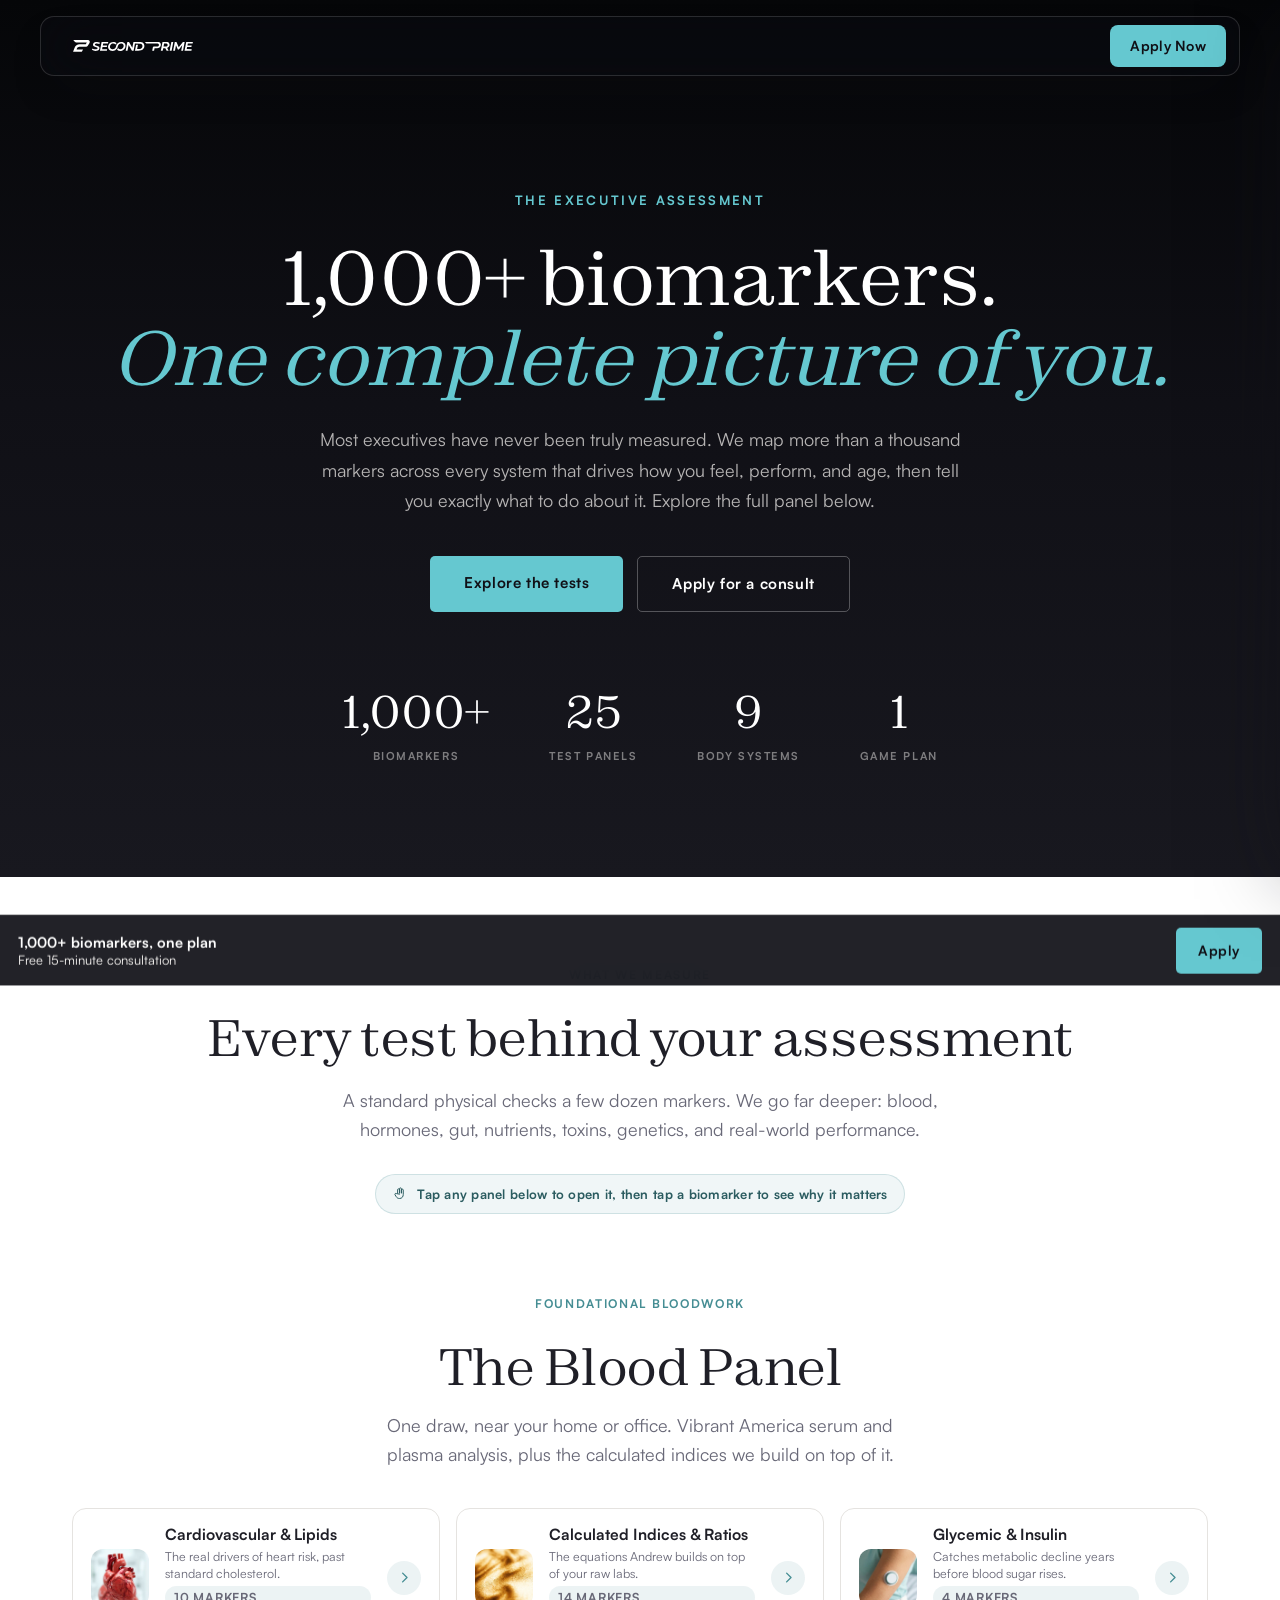
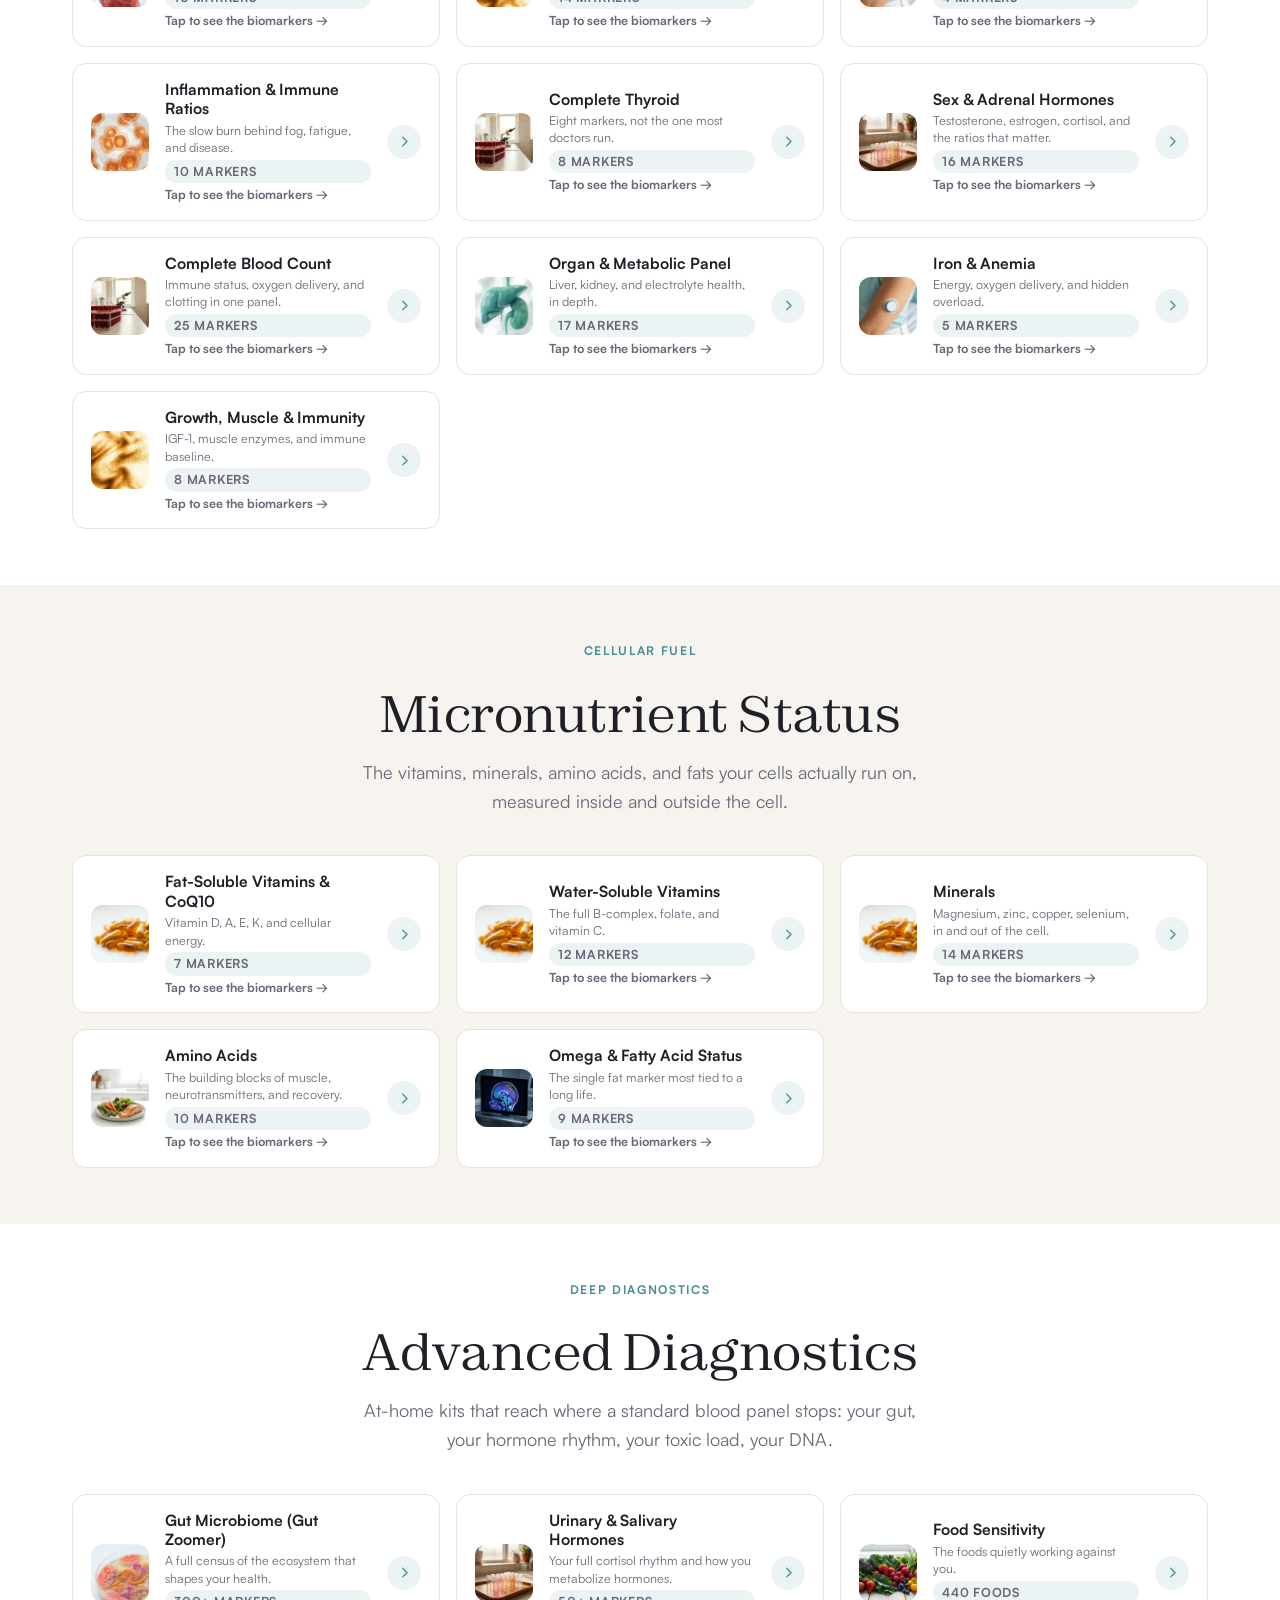
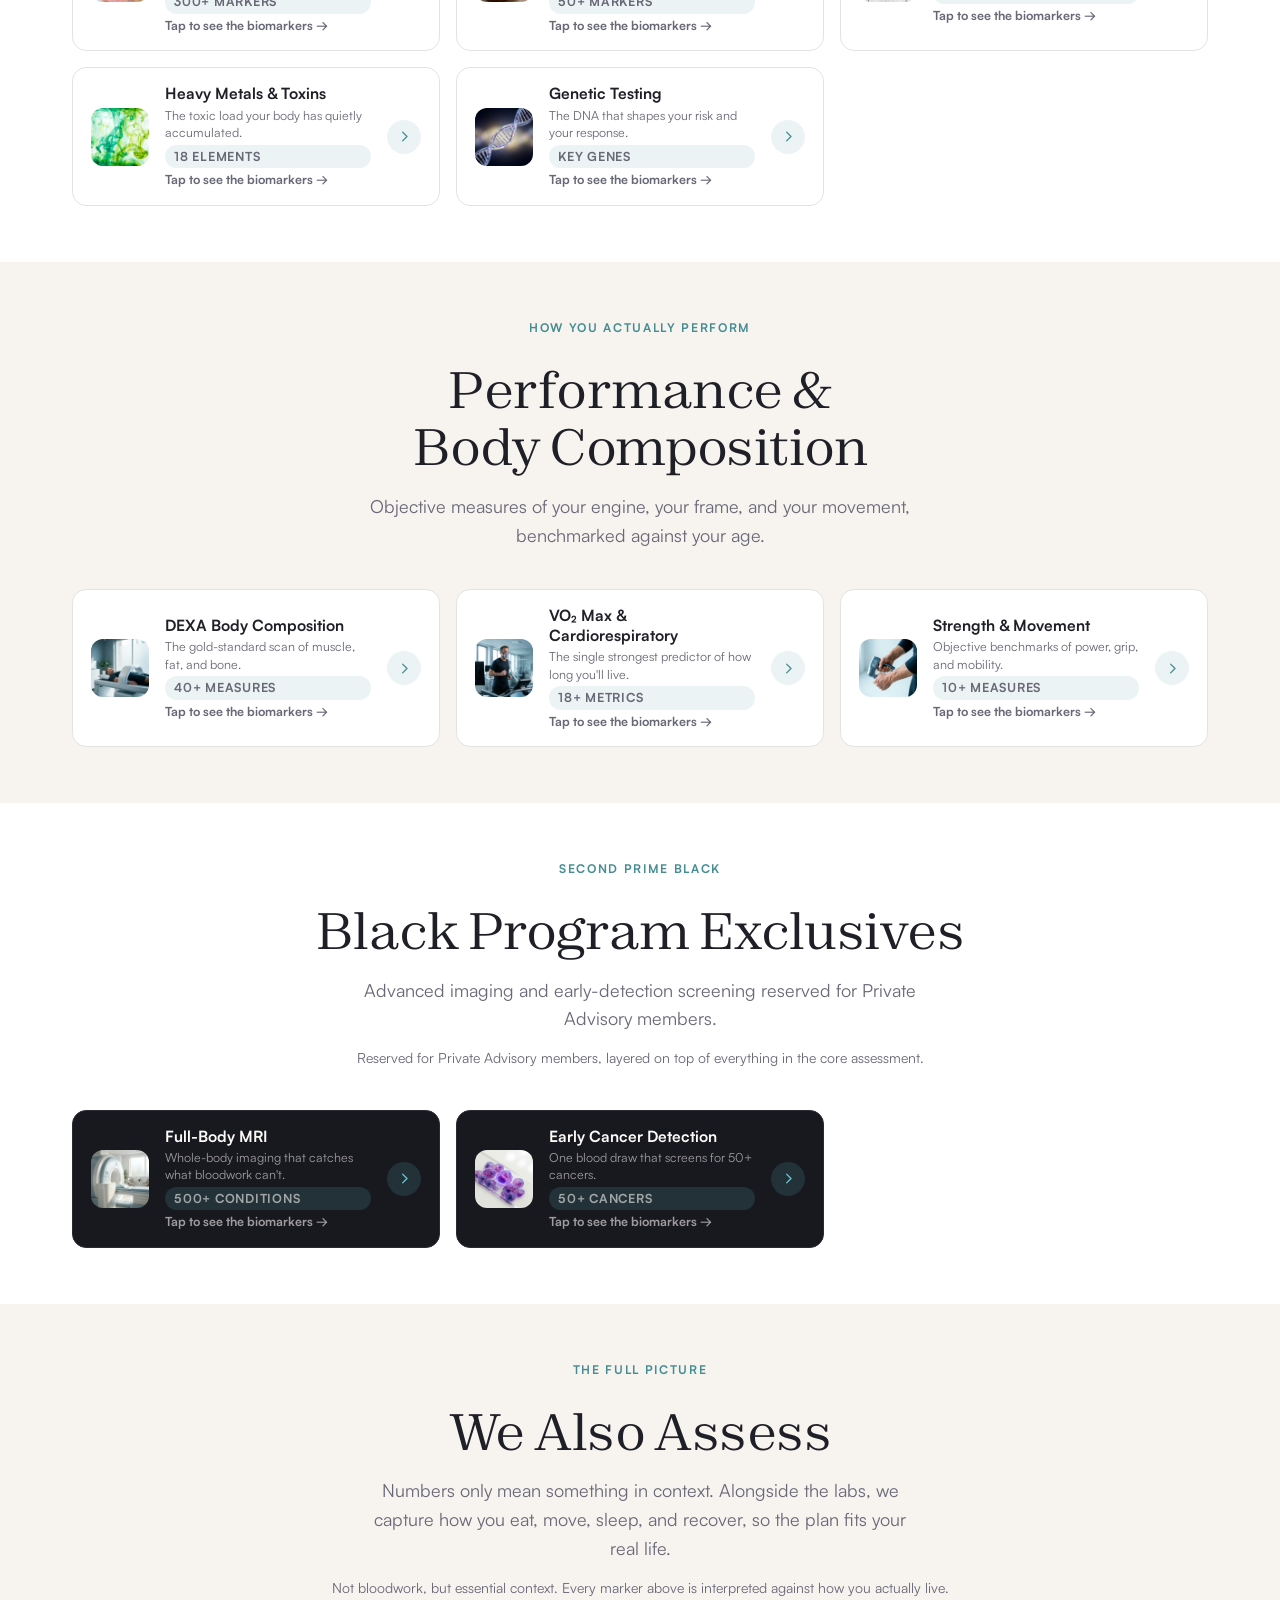
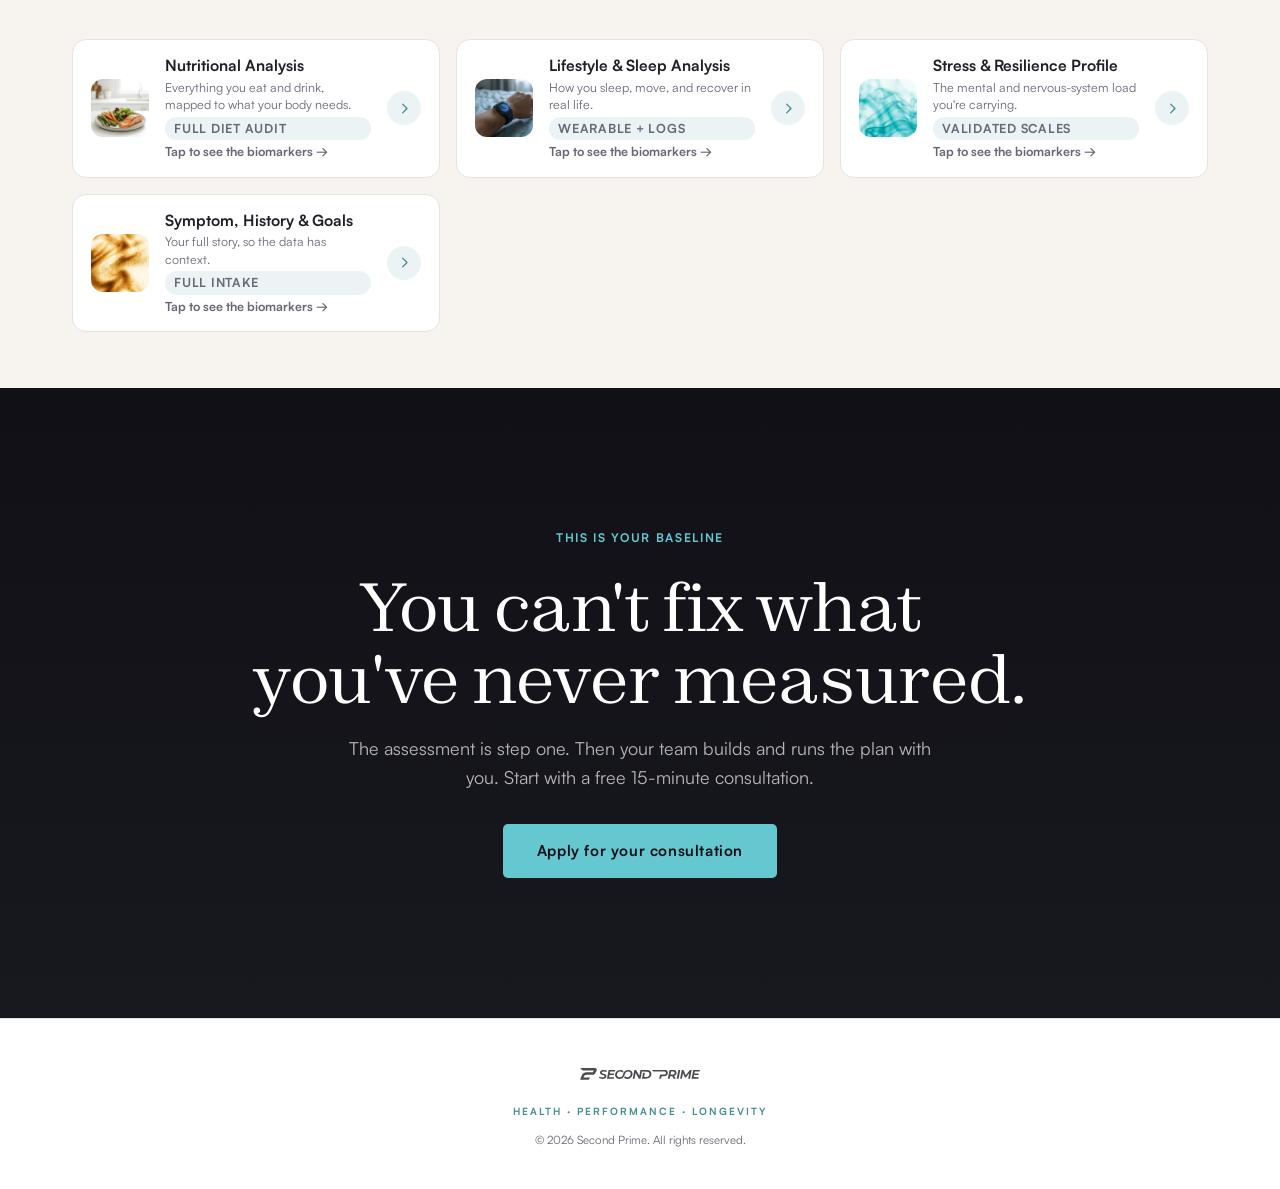
==== index.html @ 08858ac3 "Second Prime — standalone Executive Assessment funnel (lead magnet + apply + GHL booking) Co-Authore" ====
<!DOCTYPE html>
<html lang="en">
<head>
  <meta charset="UTF-8" />
  <meta name="viewport" content="width=device-width, initial-scale=1.0" />
  <title>The 1,000+ Biomarker Executive Assessment | Second Prime</title>
  <meta name="description" content="See every test and biomarker inside the Second Prime Executive Assessment. 1,000+ markers across blood, hormones, gut, genetics, and performance, and why each one matters for longevity and peak performance." />
  <link rel="canonical" href="https://tests.secondprime.io//" />
  <link rel="icon" type="image/png" sizes="32x32" href="assets/favicon-32.png?v=3" />
  <link rel="icon" type="image/png" sizes="16x16" href="assets/favicon-16.png?v=3" />
  <link rel="apple-touch-icon" href="assets/apple-touch-icon.png?v=3" />
  <meta name="theme-color" content="#101016" />
  <meta property="og:type" content="website" />
  <meta property="og:site_name" content="Second Prime" />
  <meta property="og:title" content="The 1,000+ Biomarker Executive Assessment | Second Prime" />
  <meta property="og:description" content="Explore every test and biomarker behind the Second Prime Executive Assessment, and why each one matters for longevity and peak performance." />
  <meta property="og:url" content="https://tests.secondprime.io//" />
  <meta property="og:image" content="https://tests.secondprime.io/assets/og-image.jpg" />
  <meta property="og:image:width" content="1200" />
  <meta property="og:image:height" content="630" />
  <meta name="twitter:card" content="summary_large_image" />
  <meta name="twitter:image" content="https://tests.secondprime.io/assets/og-image.jpg" />
  <script>
    document.documentElement.classList.add("js");
    // Always open this page at the top (disable browser scroll restoration / bfcache jump)
    if ('scrollRestoration' in history) history.scrollRestoration = 'manual';
    window.addEventListener('load', function () { if (!location.hash) window.scrollTo(0, 0); });
    window.addEventListener('pageshow', function () { if (!location.hash) window.scrollTo(0, 0); });
  </script>
  <link rel="stylesheet" href="css/styles.css?v=92" />

  <style>
    /* ============================================================
       EXECUTIVE ASSESSMENT LEAD MAGNET — page-specific styles.
       Extends brand tokens from css/styles.css. Funnel form styles
       (.ap-shell, .qstep, .opt, .fld …) come from funnel.css.
       ============================================================ */

    /* ---- Hero ---- */
    .ea-hero {
      background: linear-gradient(180deg, #050608, #101016 46%, #18181F);
      color: var(--sand-light); text-align: center;
      padding: 190px 0 110px; position: relative; overflow: hidden;
    }
    .ea-hero .container { position: relative; z-index: 2; }
    .ea-hero .hero-tag {
      display: block; font-size: 13px; font-weight: 700; letter-spacing: 0.18em;
      text-transform: uppercase; color: var(--teal-bright); margin-bottom: 26px;
    }
    .ea-hero h1 { color: #fff; margin-bottom: 6px; }
    .ea-hero h1 .accent { display: block; font-style: italic; color: var(--teal-bright); }
    .ea-hero .ea-sub {
      font-size: 18px; color: rgba(253,251,248,0.7);
      max-width: 660px; margin: 26px auto 40px; line-height: 1.7;
    }
    .ea-hero-cta { display: flex; gap: 14px; justify-content: center; flex-wrap: wrap; }
    .ea-hero-stats {
      display: flex; justify-content: center; gap: 60px; margin-top: 76px; flex-wrap: wrap;
    }
    .ea-hero-stats .num {
      font-family: var(--font-serif); font-size: 46px; line-height: 1; color: #fff;
      display: block; margin-bottom: 8px;
    }
    .ea-hero-stats .lbl {
      font-size: 11px; font-weight: 700; letter-spacing: 0.14em; text-transform: uppercase;
      color: rgba(253,251,248,0.45);
    }
    @media (max-width: 640px) {
      .ea-hero { padding: 150px 0 72px; }
      .ea-hero h1 { font-size: clamp(30px, 8.5vw, 42px); text-wrap: initial; }
      .ea-hero .ea-sub { font-size: 16px; margin: 20px auto 30px; }
      .ea-hero-stats { gap: 30px; margin-top: 48px; }
      .ea-hero-stats .num { font-size: 32px; }
    }

    /* ---- Intro / how-to ---- */
    .ea-intro { padding: 88px 0 24px; text-align: center; }
    .ea-intro .lead { margin: 20px auto 0; }
    .ea-hint {
      display: inline-flex; align-items: center; gap: 10px; margin-top: 30px;
      font-size: 13px; font-weight: 600; letter-spacing: 0.02em; color: var(--teal-deep);
      background: rgba(69,141,147,0.08); border: 1px solid rgba(69,141,147,0.2);
      padding: 9px 16px; border-radius: 999px;
    }
    .ea-hint svg { width: 15px; height: 15px; }

    /* ---- Group sections ---- */
    .ea-group { padding: 56px 0; }
    .ea-group:nth-of-type(even) { background: var(--bg-light); }
    .ea-group-head { max-width: 720px; margin: 0 auto 40px; text-align: center; }
    .ea-group-head .lead { margin: 16px auto 0; }

    /* ---- Category card grid ---- */
    .ea-grid { display: grid; grid-template-columns: repeat(3, 1fr); gap: 16px; max-width: 1160px; margin: 0 auto; }
    @media (max-width: 1040px) { .ea-grid { grid-template-columns: 1fr 1fr; } }
    @media (max-width: 620px) { .ea-grid { grid-template-columns: 1fr; } }

    .ea-card {
      position: relative; display: flex; align-items: center; gap: 16px; text-align: left;
      background: var(--white); border: 1px solid var(--border); border-radius: 14px;
      padding: 16px 18px; cursor: pointer; width: 100%; font: inherit; color: inherit;
      transition: border-color var(--dur-ui) var(--ease), transform var(--dur-ui) var(--ease), box-shadow var(--dur-ui) var(--ease);
    }
    .ea-card:hover { transform: translateY(-3px); border-color: rgba(69,141,147,0.4); box-shadow: 0 16px 40px rgba(22,23,25,0.08); }
    .ea-card:focus-visible { outline: 2px solid var(--teal); outline-offset: 3px; }
    .ea-card-ic { flex: none; width: 58px; height: 58px; border-radius: 12px; overflow: hidden; background: var(--bg-cool); }
    .ea-card-ic img { width: 100%; height: 100%; object-fit: cover; display: block; }
    .ea-card-body { flex: 1; min-width: 0; }
    .ea-card-body strong { display: block; font-size: 15.5px; font-weight: 600; line-height: 1.25; }
    .ea-card-body span { display: block; font-size: 12.5px; color: var(--gray); margin-top: 3px; line-height: 1.4; }
    .ea-card-meta { display: flex; align-items: center; gap: 8px; margin-top: 9px; flex-wrap: wrap; }
    .ea-count {
      font-size: 11px; font-weight: 700; letter-spacing: 0.06em; text-transform: uppercase;
      color: var(--teal-deep); background: rgba(69,141,147,0.1); padding: 3px 9px; border-radius: 999px;
    }
    .ea-open { font-size: 11.5px; font-weight: 700; color: var(--teal); }
    .ea-card:hover .ea-open { color: var(--teal-deep); }
    .ea-card.is-private .ea-open { color: var(--teal-bright); }

    /* Persistent disclosure chevron so the card always reads as tappable */
    .ea-card-go {
      flex: none; width: 34px; height: 34px; border-radius: 50%; display: grid; place-items: center;
      color: var(--teal); background: rgba(69,141,147,0.1);
      transition: background var(--dur-ui) var(--ease), transform var(--dur-ui) var(--ease), color var(--dur-ui) var(--ease);
    }
    .ea-card-go svg { width: 15px; height: 15px; }
    .ea-card:hover .ea-card-go { background: var(--teal); color: #fff; transform: translateX(2px); }
    .ea-card.is-private .ea-card-go { color: var(--teal-bright); background: rgba(101,200,208,0.14); }
    .ea-card.is-private:hover .ea-card-go { background: var(--teal-bright); color: #0F2F33; }

    /* Black-exclusive cards go dark, matching the site's private tiles */
    .ea-card.is-private { background: var(--near-black); border-color: #2A2A34; }
    .ea-card.is-private:hover { box-shadow: 0 16px 40px rgba(16,16,22,0.34); }
    .ea-card.is-private .ea-card-body strong { color: var(--sand-light); }
    .ea-card.is-private .ea-card-body span { color: rgba(247,244,240,0.6); }
    .ea-card.is-private .ea-count { color: var(--teal-bright); background: rgba(101,200,208,0.14); }
    .ea-card.is-private .ea-card-ic { background: #23232c; }

    /* ---- Drawer (side panel) ---- */
    .ea-overlay {
      position: fixed; inset: 0; z-index: 200; background: rgba(16,16,22,0.5);
      backdrop-filter: blur(3px); -webkit-backdrop-filter: blur(3px);
      opacity: 0; pointer-events: none; transition: opacity .35s var(--ease);
    }
    .ea-overlay.open { opacity: 1; pointer-events: auto; }
    .ea-drawer {
      position: fixed; top: 0; right: 0; z-index: 201; height: 100dvh; width: min(560px, 100%);
      background: var(--white); box-shadow: -30px 0 80px -30px rgba(16,16,22,0.5);
      display: flex; flex-direction: column; transform: translateX(102%);
      transition: transform .42s var(--ease);
    }
    .ea-drawer.open { transform: none; }
    .ea-drawer-head {
      position: relative; flex: none; padding: 30px 30px 24px; color: var(--sand-light);
      background: radial-gradient(120% 120% at 80% -10%, #33686E 0%, #23484D 60%, #1B3B40 100%) #23484D;
    }
    .ea-drawer.is-private .ea-drawer-head { background: radial-gradient(120% 120% at 80% -10%, #26262f 0%, #17171d 70%) #17171d; }
    .ea-drawer-eyebrow { font-size: 11px; font-weight: 700; letter-spacing: 0.14em; text-transform: uppercase; color: var(--teal-bright); }
    .ea-drawer-head h3 { font-family: var(--font-serif); font-weight: 400; font-size: 27px; line-height: 1.15; color: #fff; margin: 12px 0 8px; }
    .ea-drawer-head p { font-size: 14px; color: rgba(253,251,248,0.72); line-height: 1.5; max-width: 40ch; }
    .ea-drawer-lab { display: inline-block; margin-top: 16px; font-size: 11.5px; font-weight: 600; letter-spacing: 0.03em; color: rgba(253,251,248,0.6); border: 1px solid rgba(255,255,255,0.18); padding: 5px 12px; border-radius: 999px; }
    .ea-drawer-close {
      position: absolute; top: 22px; right: 22px; width: 38px; height: 38px; display: grid; place-items: center;
      border-radius: 10px; background: rgba(255,255,255,0.1); border: 1px solid rgba(255,255,255,0.2);
      color: #fff; cursor: pointer; transition: background var(--dur-ui), border-color var(--dur-ui);
    }
    .ea-drawer-close:hover { background: rgba(255,255,255,0.2); }
    .ea-drawer-list { flex: 1; overflow-y: auto; padding: 14px 22px 40px; }
    .ea-drawer-note { font-size: 12.5px; color: var(--gray); text-align: center; padding: 12px 10px 4px; }
    .ea-drawer-cta { display: block; text-align: center; max-width: 320px; margin: 16px auto 8px; }

    /* ---- Footer (self-contained, formerly from funnel.css) ---- */
    .apply-footer { border-top: 1px solid var(--border); padding: 40px 0; text-align: center; }
    .apply-footer .f-logo {
      width: 150px; height: 30px; margin: 0 auto 14px;
      color: var(--ink); background: currentColor; opacity: 0.8;
      -webkit-mask: url("assets/logo.svg") no-repeat center / contain;
              mask: url("assets/logo.svg") no-repeat center / contain;
    }
    .apply-footer .tagline { font-size: 10px; font-weight: 700; letter-spacing: 0.2em; text-transform: uppercase; color: var(--teal); margin-bottom: 12px; }
    .apply-footer .copy { font-size: 11.5px; color: var(--gray); }

    .ea-marker { border-bottom: 1px solid var(--border); }
    .ea-marker-btn {
      width: 100%; text-align: left; font: inherit; color: var(--ink); cursor: pointer;
      background: none; border: none; padding: 15px 8px 15px 4px; display: flex; align-items: flex-start; gap: 12px;
    }
    .ea-marker-btn:hover .ea-marker-name { color: var(--teal-deep); }
    .ea-marker-dot { flex: none; width: 7px; height: 7px; border-radius: 50%; background: var(--teal); margin-top: 7px; transition: transform var(--dur-ui); }
    .ea-marker.open .ea-marker-dot { transform: scale(1.5); }
    .ea-marker-main { flex: 1; min-width: 0; }
    .ea-marker-name { font-size: 15px; font-weight: 600; line-height: 1.3; transition: color var(--dur-ui); }
    .ea-marker-badge {
      display: inline-block; margin-left: 8px; vertical-align: 1px;
      font-size: 10.5px; font-weight: 700; letter-spacing: 0.03em; text-transform: uppercase;
      color: var(--teal-deep); background: rgba(69,141,147,0.1); padding: 2px 8px; border-radius: 999px;
      white-space: nowrap;
    }
    .ea-marker-what { display: block; font-size: 13px; color: var(--gray); margin-top: 3px; line-height: 1.45; }
    .ea-marker-caret { flex: none; color: var(--teal); font-size: 13px; margin-top: 3px; transition: transform var(--dur-ui) var(--ease); }
    .ea-marker.open .ea-marker-caret { transform: rotate(180deg); }
    .ea-marker-why { max-height: 0; overflow: hidden; transition: max-height .4s var(--ease); }
    .ea-marker-why-inner {
      padding: 2px 8px 18px 23px; font-size: 14px; line-height: 1.6; color: var(--ink);
    }
    .ea-why-tag { display: block; font-size: 10.5px; font-weight: 700; letter-spacing: 0.12em; text-transform: uppercase; color: var(--teal); margin-bottom: 7px; }
    @media (prefers-reduced-motion: reduce) { .ea-drawer, .ea-overlay, .ea-marker-why { transition: none; } }

    /* ---- Black band ---- */
    .ea-black-note {
      max-width: 760px; margin: 0 auto 8px; text-align: center;
      font-size: 14px; color: var(--gray);
    }


    /* ---- Sticky mobile CTA bar ---- */
    .ea-sticky {
      position: fixed; left: 0; right: 0; bottom: 0; z-index: 90;
      background: rgba(16,16,22,0.92); backdrop-filter: blur(14px); -webkit-backdrop-filter: blur(14px);
      border-top: 1px solid rgba(255,255,255,0.1);
      display: flex; align-items: center; justify-content: space-between; gap: 14px;
      padding: 12px 18px calc(12px + env(safe-area-inset-bottom));
      transform: translateY(120%); transition: transform .4s var(--ease);
    }
    .ea-sticky.show { transform: none; }
    .ea-sticky-txt { color: var(--sand-light); font-size: 13px; line-height: 1.3; }
    .ea-sticky-txt b { display: block; font-size: 14.5px; color: #fff; font-weight: 600; }
    .ea-sticky .btn { flex: none; padding: 12px 22px; }
    @media (prefers-reduced-motion: reduce) { .ea-sticky, .ea-drawer, .ea-overlay { transition: none; } }
  </style>
</head>
<body>

  <!-- ============ NAV (standalone landing page — no links back to the main site) ============ -->
  <header class="nav" id="nav">
    <div class="nav-inner">
      <a class="nav-logo" href="#top" aria-label="Second Prime"></a>
      <div class="nav-actions">
        <a class="btn-cta" href="apply.html">Apply Now</a>
      </div>
    </div>
  </header>

  <!-- ============ HERO ============ -->
  <section class="ea-hero" id="top">
    <div class="container">
      <span class="hero-tag">The Executive Assessment</span>
      <h1>1,000+ biomarkers.<span class="accent">One complete picture of you.</span></h1>
      <p class="ea-sub">Most executives have never been truly measured. We map more than a thousand markers across every system that drives how you feel, perform, and age, then tell you exactly what to do about it. Explore the full panel below.</p>
      <div class="ea-hero-cta">
        <a class="btn btn-teal btn-lg" href="#explore">Explore the tests</a>
        <a class="btn btn-outline btn-lg" href="apply.html" style="color:#fff;border-color:rgba(255,255,255,0.28)">Apply for a consult</a>
      </div>
      <div class="ea-hero-stats">
        <div><span class="num">1,000+</span><span class="lbl">Biomarkers</span></div>
        <div><span class="num" id="statPanels">25</span><span class="lbl">Test Panels</span></div>
        <div><span class="num">9</span><span class="lbl">Body Systems</span></div>
        <div><span class="num">1</span><span class="lbl">Game Plan</span></div>
      </div>
    </div>
  </section>

  <!-- ============ INTRO ============ -->
  <section class="ea-intro">
    <div class="container center">
      <span class="eyebrow">What we measure</span>
      <h2>Every test behind your assessment</h2>
      <p class="lead center" style="max-width:640px">A standard physical checks a few dozen markers. We go far deeper: blood, hormones, gut, nutrients, toxins, genetics, and real-world performance.</p>
      <span class="ea-hint">
        <svg viewBox="0 0 24 24" fill="none" aria-hidden="true"><path d="M9 11.5V6a1.5 1.5 0 0 1 3 0v5m0 0V4.5a1.5 1.5 0 0 1 3 0V11m0 0V6.5a1.5 1.5 0 0 1 3 0v7c0 3.5-2 6.5-6 6.5-2.5 0-4-1-5.2-2.8l-2-3.2a1.6 1.6 0 0 1 2.6-1.8L12 13" stroke="currentColor" stroke-width="1.6" stroke-linecap="round" stroke-linejoin="round"/></svg>
        Tap any panel below to open it, then tap a biomarker to see why it matters
      </span>
    </div>
  </section>

  <!-- ============ EXPLORER (rendered by JS) ============ -->
  <div id="explore"></div>

  <!-- ============ MID-PAGE CTA ============ -->
  <section class="footer-cta" style="background:linear-gradient(180deg,#101016,#18181F);color:var(--sand-light);text-align:center">
    <div class="container">
      <span class="eyebrow" style="color:var(--teal-bright)">This is your baseline</span>
      <h2 style="color:#fff;max-width:780px;margin:0 auto">You can't fix what you've never measured.</h2>
      <p class="lead" style="color:rgba(253,251,248,0.7);margin:20px auto 32px;max-width:600px">The assessment is step one. Then your team builds and runs the plan with you. Start with a free 15-minute consultation.</p>
      <a class="btn btn-teal btn-lg" href="apply.html">Apply for your consultation</a>
    </div>
  </section>

  <!-- ============ FOOTER ============ -->
  <footer class="apply-footer">
    <div class="f-logo" role="img" aria-label="Second Prime"></div>
    <p class="tagline">Health &middot; Performance &middot; Longevity</p>
    <p class="copy">&copy; 2026 Second Prime. All rights reserved.</p>
  </footer>

  <!-- ============ STICKY CTA BAR ============ -->
  <div class="ea-sticky" id="eaSticky">
    <div class="ea-sticky-txt"><b>1,000+ biomarkers, one plan</b>Free 15-minute consultation</div>
    <a class="btn btn-teal" href="apply.html">Apply</a>
  </div>

  <!-- ============ DRAWER ============ -->
  <div class="ea-overlay" id="eaOverlay"></div>
  <aside class="ea-drawer" id="eaDrawer" role="dialog" aria-modal="true" aria-labelledby="eaDrawerTitle">
    <div class="ea-drawer-head">
      <button class="ea-drawer-close" id="eaDrawerClose" aria-label="Close">
        <svg width="16" height="16" viewBox="0 0 16 16" fill="none" aria-hidden="true"><path d="M3 3l10 10M13 3L3 13" stroke="currentColor" stroke-width="1.7" stroke-linecap="round"/></svg>
      </button>
      <span class="ea-drawer-eyebrow" id="eaDrawerEyebrow"></span>
      <h3 id="eaDrawerTitle"></h3>
      <p id="eaDrawerTagline"></p>
      <span class="ea-drawer-lab" id="eaDrawerLab"></span>
    </div>
    <div class="ea-drawer-list" id="eaDrawerList"></div>
  </aside>

  <script src="js/assessment-data.js"></script>
  <script>
  (function () {
    var data = window.SP_ASSESSMENT;
    var explore = document.getElementById('explore');

    /* ---------- Render group sections + category cards ---------- */
    function esc(s){ return String(s).replace(/[&<>"]/g, function(c){ return {'&':'&amp;','<':'&lt;','>':'&gt;','"':'&quot;'}[c]; }); }
    function sumCount(cat){ return cat.markers.reduce(function(a,m){ return a + (m.c || 1); }, 0); }
    function cardCount(cat){ return cat.countLabel || (sumCount(cat) + ' markers'); }

    data.groups.forEach(function (g) {
      var cats = data.categories.filter(function (c) { return c.group === g.id; });
      if (!cats.length) return;

      var sec = document.createElement('section');
      sec.className = 'ea-group';
      var cardsHtml = cats.map(function (c) {
        return '<button class="ea-card' + (c.private ? ' is-private' : '') + '" data-cat="' + c.id + '">' +
          '<span class="ea-card-ic"><img src="assets/tiles/' + c.tile + '?v=3" alt="" loading="lazy" /></span>' +
          '<span class="ea-card-body">' +
            '<strong>' + esc(c.name) + '</strong>' +
            '<span>' + esc(c.tagline) + '</span>' +
            '<span class="ea-card-meta"><span class="ea-count">' + esc(cardCount(c)) + '</span><span class="ea-open">Tap to see the biomarkers &rarr;</span></span>' +
          '</span>' +
          '<span class="ea-card-go" aria-hidden="true"><svg viewBox="0 0 24 24" fill="none"><path d="M9 5l7 7-7 7" stroke="currentColor" stroke-width="2.2" stroke-linecap="round" stroke-linejoin="round"/></svg></span>' +
        '</button>';
      }).join('');

      sec.innerHTML =
        '<div class="container">' +
          '<div class="ea-group-head">' +
            '<span class="eyebrow">' + esc(g.eyebrow) + '</span>' +
            '<h2>' + esc(g.title) + '</h2>' +
            '<p class="lead center">' + esc(g.lead) + '</p>' +
            (g.note ? '<p class="ea-black-note" style="margin-top:14px">' + esc(g.note) + '</p>' : '') +
          '</div>' +
          '<div class="ea-grid">' + cardsHtml + '</div>' +
        '</div>';
      explore.appendChild(sec);
    });

    // Dynamic panel count in the hero (lab panels, excluding the "We Also Assess" group)
    var statPanels = document.getElementById('statPanels');
    if (statPanels) statPanels.textContent = data.categories.filter(function (c) { return c.group !== 'also'; }).length;

    /* ---------- Drawer logic ---------- */
    var overlay = document.getElementById('eaOverlay');
    var drawer = document.getElementById('eaDrawer');
    var closeBtn = document.getElementById('eaDrawerClose');
    var listEl = document.getElementById('eaDrawerList');
    var lastFocus = null;

    function openDrawer(cat) {
      lastFocus = document.activeElement;
      drawer.classList.toggle('is-private', !!cat.private);
      document.getElementById('eaDrawerEyebrow').textContent = cat.lab || '';
      document.getElementById('eaDrawerTitle').textContent = cat.name;
      document.getElementById('eaDrawerTagline').textContent = cat.tagline;
      var labEl = document.getElementById('eaDrawerLab');
      labEl.textContent = cat.countLabel || (sumCount(cat) + ' biomarkers');

      listEl.innerHTML = cat.markers.map(function (m, i) {
        var badge = m.cl ? m.cl : (m.c && m.c > 1 ? m.c + ' markers' : '');
        var badgeHtml = badge ? '<span class="ea-marker-badge">' + esc(badge) + '</span>' : '';
        var body = m.why
          ? '<span class="ea-why-tag">Why it matters for longevity &amp; performance</span>' + esc(m.why)
          : esc(m.w);
        return '<div class="ea-marker" data-i="' + i + '">' +
          '<button class="ea-marker-btn" aria-expanded="false">' +
            '<span class="ea-marker-dot"></span>' +
            '<span class="ea-marker-main">' +
              '<span class="ea-marker-name">' + esc(m.n) + badgeHtml + '</span>' +
              '<span class="ea-marker-what">' + esc(m.w) + '</span>' +
            '</span>' +
            '<span class="ea-marker-caret" aria-hidden="true">&#9662;</span>' +
          '</button>' +
          '<div class="ea-marker-why"><div class="ea-marker-why-inner">' + body + '</div></div>' +
        '</div>';
      }).join('') + '<p class="ea-drawer-note">This is a representative list. Your full report details every marker with your personal results and optimal targets.</p>' +
        '<a class="btn btn-teal ea-drawer-cta" href="apply.html">Apply for your consultation</a>';

      overlay.classList.add('open');
      drawer.classList.add('open');
      document.body.style.overflow = 'hidden';
      closeBtn.focus();
    }

    function closeDrawer() {
      overlay.classList.remove('open');
      drawer.classList.remove('open');
      document.body.style.overflow = '';
      if (lastFocus) lastFocus.focus();
    }

    // Card click -> open drawer
    explore.addEventListener('click', function (e) {
      var card = e.target.closest('.ea-card');
      if (!card) return;
      var cat = data.categories.find(function (c) { return c.id === card.getAttribute('data-cat'); });
      if (cat) openDrawer(cat);
    });

    // Marker accordion inside drawer
    listEl.addEventListener('click', function (e) {
      var btn = e.target.closest('.ea-marker-btn');
      if (!btn) return;
      var marker = btn.closest('.ea-marker');
      var why = marker.querySelector('.ea-marker-why');
      var isOpen = marker.classList.toggle('open');
      btn.setAttribute('aria-expanded', isOpen ? 'true' : 'false');
      why.style.maxHeight = isOpen ? (why.scrollHeight + 'px') : '0';
    });

    overlay.addEventListener('click', closeDrawer);
    closeBtn.addEventListener('click', closeDrawer);
    document.addEventListener('keydown', function (e) { if (e.key === 'Escape' && drawer.classList.contains('open')) closeDrawer(); });

    /* ---------- Sticky CTA: show once past the hero ---------- */
    var sticky = document.getElementById('eaSticky');
    function onScroll() {
      sticky.classList.toggle('show', window.scrollY > window.innerHeight * 0.9);
    }
    window.addEventListener('scroll', onScroll, { passive: true });
    onScroll();

    /* ---------- Reveal-on-scroll for cards ---------- */
    if ('IntersectionObserver' in window && !matchMedia('(prefers-reduced-motion: reduce)').matches) {
      var io = new IntersectionObserver(function (entries) {
        entries.forEach(function (en) { if (en.isIntersecting) { en.target.style.opacity = 1; en.target.style.transform = 'none'; io.unobserve(en.target); } });
      }, { threshold: 0.08 });
      requestAnimationFrame(function () {
        document.querySelectorAll('.ea-card').forEach(function (c, i) {
          c.style.opacity = 0; c.style.transform = 'translateY(20px)';
          c.style.transition = 'opacity .6s cubic-bezier(.16,1,.3,1) ' + ((i % 3) * 0.05) + 's, transform .6s cubic-bezier(.16,1,.3,1) ' + ((i % 3) * 0.05) + 's';
          io.observe(c);
        });
      });
    }
  })();
  </script>

  <!-- ============ NAV + FUNNEL FORM BEHAVIOR ============ -->
  <script>
    // Nav scroll state (standalone page, no mobile menu)
    (function () {
      var nav = document.getElementById('nav');
      function onScroll(){ nav.classList.toggle('scrolled', window.scrollY > 40); }
      window.addEventListener('scroll', onScroll, { passive: true }); onScroll();
    })();
  </script>

</body>
</html>
---- css/styles.css ----
/* ============================================================
   BRAND FONTS — Satoshi (sans) + Zodiak (serif), local files
   ============================================================ */
@font-face { font-family: "Satoshi"; src: url("../assets/fonts/Satoshi-Regular.otf") format("opentype"); font-weight: 400; font-display: swap; }
@font-face { font-family: "Satoshi"; src: url("../assets/fonts/Satoshi-Medium.otf") format("opentype"); font-weight: 500; font-display: swap; }
@font-face { font-family: "Satoshi"; src: url("../assets/fonts/Satoshi-Bold.otf") format("opentype"); font-weight: 700; font-display: swap; }
@font-face { font-family: "Satoshi"; src: url("../assets/fonts/Satoshi-Black.otf") format("opentype"); font-weight: 900; font-display: swap; }
@font-face { font-family: "Zodiak"; src: url("../assets/fonts/Zodiak-Light.otf") format("opentype"); font-weight: 300; font-display: swap; }
@font-face { font-family: "Zodiak"; src: url("../assets/fonts/Zodiak-Regular.otf") format("opentype"); font-weight: 400; font-display: swap; }

/* ============================================================
   DESIGN TOKENS — edit colors and fonts here, site-wide
   ============================================================ */
:root {
  /* Second Prime palette: slate dominates, teal punctuates, sand informs */
  --ink: #1F1F27;          /* Slate-900: primary text */
  --gray: #686877;         /* Slate-500: secondary text */
  --near-black: #18181F;   /* Slate-1000: dark sections */
  --bg-light: #F7F4F0;     /* Sand-100: warm light sections */
  --bg-cool: #F0F0F2;      /* Slate-50 */
  --border: #E5E3E0;
  --teal: #458D93;         /* Teal-500: accent on light */
  --teal-bright: #65C8D0;  /* Teal-200: accent on dark, primary CTA */
  --teal-deep: #2B5C60;    /* Teal-700 */
  --sand: #D9C8AE;         /* Sand-400: one key callout per view */
  --sand-light: #FDFBF8;
  --white: #ffffff;

  --font-sans: "Satoshi", -apple-system, sans-serif;
  --font-serif: "Zodiak", Georgia, serif;

  --dur-reveal: 0.6s;
  --dur-ui: 0.3s;
  --ease: cubic-bezier(0.22, 0.61, 0.36, 1);

  --container: 1200px;
  --section-pad: 140px;
  --radius: 16px;
}

/* ============================================================
   BASE
   ============================================================ */
*, *::before, *::after { box-sizing: border-box; margin: 0; padding: 0; }
html { scroll-behavior: smooth; }
html { overflow-x: hidden; }
body {
  font-family: var(--font-sans);
  color: var(--ink);
  background: var(--white);
  font-size: 16px;
  line-height: 1.6;
  -webkit-font-smoothing: antialiased;
  overflow-x: hidden;
}
img, video { max-width: 100%; display: block; }
a { color: inherit; text-decoration: none; }
ul { list-style: none; }
button { font: inherit; cursor: pointer; border: none; background: none; }

.container { max-width: var(--container); margin: 0 auto; padding: 0 32px; }
section { padding: var(--section-pad) 0; }

/* Typography */
h1 { font-family: var(--font-serif); font-size: clamp(44px, 6vw, 78px); font-weight: 400; line-height: 1.05; letter-spacing: -0.01em; text-wrap: balance; }
h2 { font-family: var(--font-serif); font-size: clamp(34px, 4vw, 54px); font-weight: 400; line-height: 1.12; letter-spacing: -0.01em; text-wrap: balance; }
h3 { font-size: 24px; font-weight: 500; line-height: 1.25; }
.eyebrow {
  display: block; font-size: 12px; font-weight: 700; letter-spacing: 0.14em;
  text-transform: uppercase; color: var(--teal); margin-bottom: 24px;
}
.lead { font-size: 18px; color: var(--gray); max-width: 560px; }
.center { text-align: center; }
.center .lead { margin-left: auto; margin-right: auto; }

/* Buttons */
.btn {
  display: inline-block; padding: 13px 30px; border-radius: 5px;
  font-size: 14px; font-weight: 600; letter-spacing: 0.04em;
  transition: transform var(--dur-ui) var(--ease), box-shadow var(--dur-ui) var(--ease), background var(--dur-ui) var(--ease);
}
.btn:hover { transform: translateY(-2px); box-shadow: 0 12px 28px rgba(16,16,22,0.16); }
.btn-dark { background: var(--near-black); color: var(--sand-light); }
.btn-dark:hover { background: var(--teal-deep); }
.btn-teal { background: var(--teal-bright); color: #101016; }
.btn-teal:hover { background: #78ECF5; }
.btn-light { background: var(--white); color: var(--ink); }
.btn-outline { border: 1px solid var(--border); color: var(--ink); }

/* Card hover lift (site-wide polish) */
.stat-card, .assess-item, .social-card, .gap-card, .pillar-card, .tier, .method-card .media, .priority-card {
  transition: transform var(--dur-ui) var(--ease), box-shadow var(--dur-ui) var(--ease), border-color var(--dur-ui) var(--ease);
}
.stat-card:hover, .assess-item:hover, .social-card:hover, .gap-card:hover, .priority-card:hover {
  transform: translateY(-4px); box-shadow: 0 16px 40px rgba(22,23,25,0.08);
}
.pillar-card:hover { transform: translateY(-4px); border-color: rgba(255,255,255,0.2); }
.tier:hover { transform: translateY(-4px); box-shadow: 0 20px 48px rgba(22,23,25,0.12); }

/* Scroll reveal */
html.js .reveal { opacity: 0; transform: translateY(28px); transition: opacity .85s cubic-bezier(.16,1,.3,1), transform .85s cubic-bezier(.16,1,.3,1); }
html.js .reveal.in { opacity: 1; transform: none; }
@media (prefers-reduced-motion: reduce){ html.js .reveal { opacity: 1 !important; transform: none !important; transition: none; } }

/* Image placeholder slots — replace with real media */
.ph {
  position: relative; overflow: hidden; border-radius: var(--radius);
  background: linear-gradient(135deg, #d9d9de 0%, #c4c4cc 50%, #b3b3bd 100%);
  display: flex; align-items: center; justify-content: center;
}
.ph::after {
  content: attr(data-label);
  font-size: 12px; letter-spacing: 0.08em; text-transform: uppercase;
  color: rgba(39,39,44,0.55);
}

/* ============================================================
   NAV
   ============================================================ */
/* Glass nav — floating, scroll-aware theme (.light = over light sections) */
.nav {
  position: fixed; top: 16px; left: 50%; transform: translateX(-50%); z-index: 100;
  width: min(var(--container), calc(100% - 32px));
  color: var(--white); border-radius: 14px;
  background: rgba(20,20,26,0.24);
  backdrop-filter: blur(30px) saturate(1.7); -webkit-backdrop-filter: blur(30px) saturate(1.7);
  box-shadow: inset 0 0 0 1px rgba(255,255,255,0.14), 0 18px 44px -22px rgba(16,16,22,0.55);
  transition: background var(--dur-ui) var(--ease), color var(--dur-ui) var(--ease), box-shadow var(--dur-ui) var(--ease);
}
.nav.scrolled, .nav.light { color: var(--ink); background: rgba(247,244,240,0.5);
  box-shadow: inset 0 0 0 1px rgba(16,16,22,0.06), 0 18px 44px -26px rgba(43,92,96,0.24); }
.nav-inner {
  width: 100%; padding: 0 14px 0 24px;
  height: 60px; display: flex; align-items: center; justify-content: space-between;
}
.nav-logo {
  display: block; width: 152px; height: 30px; background: currentColor;
  -webkit-mask: url("../assets/logo.svg") no-repeat left center / contain;
          mask: url("../assets/logo.svg") no-repeat left center / contain;
  transition: background var(--dur-ui) var(--ease);
}
.nav-links { display: flex; gap: 30px; font-size: 14px; }
.nav-links a { color: currentColor; opacity: 0.72; transition: opacity var(--dur-ui); }
.nav-links a:hover { opacity: 1; }
.nav-actions { display: flex; align-items: center; gap: 16px; font-size: 14px; }
.nav .btn-cta { padding: 10px 20px; border-radius: 8px; background: var(--teal-bright); color: #101016; font-weight: 600; font-size: 14px; letter-spacing: 0.02em; transition: background var(--dur-ui), transform var(--dur-ui); white-space: nowrap; }
.nav.scrolled .btn-cta, .nav.light .btn-cta { background: var(--near-black); color: var(--sand-light); }
.nav .btn-cta:hover { transform: translateY(-1px); }
.nav-burger { display: none; flex-direction: column; align-items: center; justify-content: center;
  gap: 5px; width: 44px; height: 44px; margin-right: -10px; padding: 0;
  background: none; border: none; color: inherit; cursor: pointer; }
.nav-burger span { width: 22px; height: 2px; background: currentColor; }

/* Visible keyboard focus (accessibility) */
:focus-visible { outline: 2px solid var(--teal); outline-offset: 3px; border-radius: 4px; }
.btn:focus-visible, .btn-cta:focus-visible, .nav-links a:focus-visible { outline-offset: 4px; }
:focus:not(:focus-visible) { outline: none; }
.mobile-menu {
  display: none; position: fixed; top: 82px; left: 16px; right: 16px; z-index: 99;
  background: rgba(247,244,240,0.96);
  backdrop-filter: blur(18px); -webkit-backdrop-filter: blur(18px); color: var(--ink);
  border-radius: 14px; box-shadow: inset 0 0 0 1px rgba(16,16,22,0.07), 0 18px 44px -22px rgba(16,16,22,0.25);
  padding: 8px 22px 16px;
}
.mobile-menu.open { display: block; }
.mobile-menu a { display: block; padding: 14px 0; font-size: 17px; border-bottom: 1px solid var(--border); }
.mobile-menu a:last-child { border-bottom: none; }

/* ============================================================
   HERO  (full-bleed dark image, headline bottom-left)
   ============================================================ */
.hero {
  position: relative; min-height: 100dvh; padding: 0; overflow: hidden;
  display: flex; align-items: center; color: var(--white);
  background: #101016;
}
.hero::before {
  content: ""; position: absolute; inset: -1.5%; z-index: 0;
  background: url("../assets/andrew-hero-b.jpg?v=2") right top / cover no-repeat;
  background-image: -webkit-image-set(url("../assets/andrew-hero-b.webp?v=2") 1x, url("../assets/andrew-hero-b.jpg?v=2") 1x);
  background-image: image-set(url("../assets/andrew-hero-b.webp?v=2") type("image/webp"), url("../assets/andrew-hero-b.jpg?v=2") type("image/jpeg"));
  background-position: right top; background-size: cover; background-repeat: no-repeat;
  transform: scale(1.0); transform-origin: top center;
}
html.js .hero::before {
  animation: heroKen 30s ease-in-out infinite alternate;
}
.hero::after {
  content: ""; position: absolute; inset: 0; z-index: 1; pointer-events: none;
  background:
    linear-gradient(90deg, rgba(10,10,14,0.88) 0%, rgba(10,10,14,0.66) 26%, rgba(10,10,14,0.32) 56%, rgba(10,10,14,0.06) 100%),
    linear-gradient(180deg, rgba(10,10,14,0.28) 0%, rgba(10,10,14,0.05) 34%, rgba(10,10,14,0.55) 80%, rgba(6,6,10,0.99) 100%);
}
@keyframes heroKen {
  from { transform: scale(1.0) translate3d(0, 0, 0); }
  to   { transform: scale(1.035) translate3d(-0.8%, 0.8%, 0); }
}

.hero-inner {
  position: relative; z-index: 2; width: 100%;
  max-width: var(--container); margin: 0 auto; padding: 32px 32px 0;
  display: flex; justify-content: space-between; align-items: center; gap: 40px;
}
.hero h1 { margin-bottom: 28px; max-width: 680px; }
.hero-tag {
  display: block; font-size: 13px; font-weight: 700; letter-spacing: 0.18em;
  text-transform: uppercase; color: rgba(255,255,255,0.85); margin-bottom: 22px;
}
.hero-sub { font-size: 19px; color: rgba(255,255,255,0.85); max-width: 520px; margin: -6px 0 28px; }
.btn-lg { padding: 15px 34px; font-size: 15px; }
.hero-checks { margin: 0 0 36px; display: flex; flex-direction: column; gap: 13px; }
.hero-checks li { display: flex; align-items: center; gap: 14px; font-size: 17px; color: rgba(255,255,255,0.92); }
.hero-checks li::before {
  content: "\2713"; flex: 0 0 26px; height: 26px; border-radius: 50%;
  background: var(--teal); color: var(--white);
  display: flex; align-items: center; justify-content: center;
  font-size: 13px; font-weight: 700;
}
.hero-cta-row { display: flex; align-items: center; gap: 28px; flex-wrap: wrap; }
.hero-link {
  color: var(--white); font-weight: 500; padding-bottom: 2px;
  border-bottom: 1px solid rgba(255,255,255,0.5);
  transition: border-color var(--dur-ui);
}
.hero-link:hover { border-color: var(--white); }

/* ---- Hero entrance choreography + clinical accent line ---- */
.hero-rule { display: block; width: 0; height: 2px; border-radius: 2px;
  background: var(--teal-bright); margin-bottom: 20px; }
html.js .hero-rule { animation: lineGrow 1s cubic-bezier(.16,1,.3,1) 0.2s forwards; }
@keyframes lineGrow { from { width: 0; } to { width: 42px; } }

html.js .hero-tag,
html.js .hero h1,
html.js .hero-sub,
html.js .hero-cta-row { opacity: 0; animation: heroRise 0.95s cubic-bezier(.16,1,.3,1) forwards; }
html.js .hero-tag    { animation-delay: 0.18s; }
html.js .hero h1     { animation-delay: 0.34s; }
html.js .hero-sub    { animation-delay: 0.50s; }
html.js .hero-cta-row { animation-delay: 0.64s; }
@keyframes heroRise { from { opacity: 0; transform: translateY(22px); } to { opacity: 1; transform: none; } }

/* ---- Felt chips cascade in one at a time ---- */
html.js .felt span { opacity: 0; }
html.js .felt.in span { animation: chipIn 0.6s cubic-bezier(.16,1,.3,1) both; }
html.js .felt.in span:nth-child(1) { animation-delay: 0.05s; }
html.js .felt.in span:nth-child(2) { animation-delay: 0.15s; }
html.js .felt.in span:nth-child(3) { animation-delay: 0.25s; }
html.js .felt.in span:nth-child(4) { animation-delay: 0.35s; }
html.js .felt.in span:nth-child(5) { animation-delay: 0.45s; }
@keyframes chipIn { from { opacity: 0; translate: 0 14px; scale: 0.97; } to { opacity: 1; translate: 0 0; scale: 1; } }
.felt span:hover { border-color: var(--teal-bright); }

/* ---- Comparison cards slide in from opposite sides ---- */
html.js .gap-them.reveal { transform: translateY(28px) translateX(-26px); }
html.js .gap-us.reveal   { transform: translateY(28px) translateX(26px); }
html.js .gap-them.in, html.js .gap-us.in { transform: none; }

@media (prefers-reduced-motion: reduce) {
  html.js .hero::before { animation: none; }
  html.js .hero-rule { width: 42px; animation: none; }
  html.js .hero-tag, html.js .hero h1, html.js .hero-sub, html.js .hero-cta-row { opacity: 1; animation: none; }
  html.js .felt span { opacity: 1; }
  html.js .felt.in span { animation: none; }
  html.js .gap-them.reveal, html.js .gap-us.reveal { transform: translateY(28px); }
}

/* ============================================================
   THE GAP (why we're different)
   ============================================================ */
.gap { background: var(--bg-light); }
.gap-head { max-width: 860px; margin: 0 auto 32px; }
.gap-head .lead { margin: 20px auto 0; }
.gap-grid { display: grid; grid-template-columns: 1fr 1fr; gap: 24px; max-width: 980px; margin: 0 auto; }
.gap-card { border-radius: var(--radius); padding: 40px 36px; }
.gap-them { background: var(--white); border: 1px solid var(--border); }
.gap-them h3 { color: var(--ink); }
.gap-us { background: var(--near-black); color: var(--white); }
.gap-card h3 { font-family: var(--font-serif); font-weight: 400; font-size: 24px; margin-bottom: 6px; }
.gap-tag { font-size: 12px; letter-spacing: 0.06em; text-transform: uppercase; color: var(--gray); margin-bottom: 26px; }
.gap-us .gap-tag { color: var(--teal-bright); }
.gap-card li { display: flex; gap: 12px; padding: 9px 0; font-size: 15px; color: var(--gray); }
.gap-them li::before { content: "\2715"; color: #c2c2cb; font-size: 12px; margin-top: 4px; }
.gap-us li { color: rgba(255,255,255,0.78); }
.gap-us li::before { content: "\2713"; color: var(--teal-bright); font-weight: 700; }

/* Something's off — symptom card grid (design import) */
.so-head { max-width: 1120px; margin: 0 auto; }
.so-grid {
  display: grid; grid-template-columns: repeat(3, 1fr); gap: 18px;
  max-width: 1120px; margin: 56px auto 0;
}
.so-card {
  position: relative; border-radius: 18px;
  background: #F9F6F0;
  border: 1px solid rgba(31,31,39,0.06);
  box-shadow: 0 1px 2px rgba(31,31,39,0.02), 0 10px 26px -24px rgba(31,31,39,0.1);
  padding: 32px 30px 30px; overflow: hidden;
  transition: box-shadow var(--dur-ui) var(--ease), transform var(--dur-ui) var(--ease), border-color var(--dur-ui) var(--ease);
}
.so-card:hover {
  transform: translateY(-4px); border-color: rgba(69,141,147,0.32);
  box-shadow: 0 16px 36px -26px rgba(31,31,39,0.16);
}
.so-num {
  position: absolute; top: 20px; right: 26px;
  font-family: var(--font-serif); font-weight: 400; font-size: 62px;
  line-height: 1; letter-spacing: -.04em; color: #E7DCC4; pointer-events: none; z-index: 0;
}
.so-label {
  display: block; font-family: var(--font-sans); font-weight: 600;
  font-size: 11.5px; letter-spacing: 0.16em; text-transform: uppercase;
  color: var(--teal); margin-bottom: 58px; position: relative; z-index: 1;
}
.so-headline {
  font-family: var(--font-serif); font-weight: 400; font-size: 27px;
  line-height: 1.1; letter-spacing: -0.015em; color: var(--ink);
  position: relative; z-index: 1;
}
.so-desc {
  font-family: var(--font-sans); font-size: 15px; line-height: 1.55;
  color: var(--gray); margin: 12px 0 0; position: relative; z-index: 1;
}
@media (max-width: 920px) { .so-grid { grid-template-columns: repeat(2, 1fr); } }
@media (max-width: 600px) {
  .so-grid { grid-template-columns: 1fr; margin-top: 40px; gap: 14px; }
  .so-num { font-size: 54px; }
  .so-label { margin-bottom: 40px; }
  .so-headline { font-size: 24px; }
}

/* Something's off — dark "flying blind" panel (replaces comparison chart) */
.flyingblind {
  position: relative; overflow: hidden;
  background: radial-gradient(120% 90% at 50% -10%, #33686E 0%, #26555B 55%, #1E464C 100%) #26555B;
  border-radius: 28px;
  padding: 72px 72px 64px; max-width: 1120px; margin: 22px auto 0;
  color: var(--white); text-align: center;
  box-shadow: inset 0 1px 0 rgba(255,255,255,0.06), 0 40px 90px -50px rgba(22,56,61,0.5);
}
.flyingblind::before {
  content: ""; position: absolute; inset: 0; pointer-events: none;
  background: radial-gradient(90% 55% at 50% -8%, rgba(255,255,255,0.04), transparent 58%);
}
.fb-headline {
  font-family: var(--font-serif); font-weight: 400; font-size: clamp(32px, 4vw, 46px);
  line-height: 1.12; letter-spacing: -0.02em; color: var(--sand-light); margin: 0;
  text-wrap: balance;
}
.fb-lead {
  font-family: var(--font-sans); font-size: clamp(16px, 1.6vw, 18px); line-height: 1.6;
  color: rgba(225,242,243,0.78); margin: 22px auto 0; max-width: 600px; text-wrap: pretty;
}
/* Transition line between symptom grid and the dark panel */
.so-turn {
  position: relative; text-align: center; max-width: 640px; margin: 60px auto 0;
  padding-bottom: 42px;
  font-family: var(--font-serif); font-weight: 400; font-size: clamp(21px, 2.2vw, 27px);
  line-height: 1.3; letter-spacing: -0.01em; color: var(--ink);
}
.so-turn em { font-style: italic; color: var(--teal); }
.so-turn::after {
  content: ""; position: absolute; left: 50%; bottom: 0; transform: translateX(-50%);
  width: 1px; height: 30px; background: linear-gradient(var(--border), rgba(229,227,224,0));
}
.fb-stats { margin-top: 46px; display: grid; grid-template-columns: repeat(3, 1fr); gap: 16px; }
.fb-stat {
  background: rgba(255,255,255,0.06);
  border: 1px solid rgba(255,255,255,0.12);
  box-shadow: inset 0 1px 0 rgba(255,255,255,0.07);
  border-radius: 20px; padding: 34px 26px 30px;
  transition: transform .35s var(--ease), background .35s var(--ease), border-color .35s var(--ease);
}
.fb-stat:hover {
  transform: translateY(-4px);
  background: rgba(255,255,255,0.09);
  border-color: rgba(101,200,208,0.45);
}
.fb-term {
  font-family: var(--font-serif); font-weight: 400; font-size: 42px; line-height: 1;
  letter-spacing: -0.02em; color: var(--sand-light);
}
.fb-contrast { display: flex; align-items: baseline; justify-content: center; gap: 13px; }
.fb-from { font-size: 27px; color: rgba(225,242,243,0.42); letter-spacing: -0.01em; }
.fb-arrow-i { font-family: var(--font-sans); font-size: 21px; color: rgba(225,242,243,0.38); }
.fb-desc {
  font-family: var(--font-sans); font-size: 15.5px; line-height: 1.55; color: rgba(225,242,243,0.72); margin: 16px 0 0;
}
.fb-cta { margin-top: 48px; display: flex; flex-wrap: wrap; align-items: center; justify-content: center; gap: 24px; }
.fb-tagline { font-family: var(--font-sans); font-size: 15px; color: rgba(225,242,243,0.55); }
@media (max-width: 760px) {
  .flyingblind { padding: 44px 22px 40px; border-radius: 22px; margin-top: 44px; }
  .fb-stats { grid-template-columns: 1fr; gap: 12px; margin-top: 36px; }
  .fb-stat { padding: 26px 22px 24px; border-radius: 16px; }
  .fb-term { font-size: 34px; }
}

/* ============================================================
   THE DIFFERENCE (data -> plan funnel)
   ============================================================ */
.plan { background: var(--bg-light); }
.plan-head { max-width: 820px; margin: 0 auto 64px; }
.plan-head .lead { margin: 20px auto 0; }
.plan-grid { display: grid; grid-template-columns: 1.1fr 0.9fr; gap: 24px; max-width: 1020px; margin: 0 auto; align-items: stretch; }
.funnel {
  background: var(--white); border: 1px solid var(--border); border-radius: var(--radius);
  padding: 36px; display: flex; flex-direction: column; gap: 18px;
}
.funnel-title { font-weight: 700; font-size: 15px; margin-bottom: 6px; }
.f-row { display: grid; grid-template-columns: 72px 1fr 130px; gap: 14px; align-items: center; }
.f-num { font-size: 17px; font-weight: 700; text-align: right; letter-spacing: -0.01em; }
.f-track { height: 8px; border-radius: 99px; background: #ececf1; overflow: hidden; }
.f-bar { height: 100%; border-radius: 99px; width: var(--w); }
html.js .f-bar { width: 0; transition: width 1.1s var(--ease) 0.3s; }
html.js .reveal.in .f-bar { width: var(--w); }
.f-1 { background: var(--ink); }
.f-2 { background: var(--teal-deep); }
.f-3 { background: var(--teal); }
.f-4 { background: var(--sand); }
.f-label { font-size: 13px; color: var(--gray); }
.funnel-note { font-size: 12px; color: var(--gray); margin-top: auto; padding-top: 12px; }
.priority-stack { display: flex; flex-direction: column; gap: 14px; }
.priority-card {
  background: var(--white); border: 1px solid var(--border); border-radius: var(--radius);
  padding: 20px 24px; display: flex; flex-direction: column; gap: 4px;
}
.p-tag { font-size: 11px; font-weight: 700; letter-spacing: 0.12em; text-transform: uppercase; color: var(--teal); }
.priority-card strong { font-size: 16px; font-weight: 700; }
.priority-card span:last-of-type { font-size: 14px; color: var(--gray); }

/* ============================================================
   FOUNDER STORY
   ============================================================ */
.founder { background: var(--near-black); color: var(--white); }
.founder-grid { display: grid; grid-template-columns: 0.9fr 1.1fr; gap: 64px; align-items: center; }
.founder-photo .ph { aspect-ratio: 4 / 5; background: linear-gradient(135deg, #34343c, #1e1e24); }
.founder-photo .ph::after { color: rgba(255,255,255,0.4); }
.founder .eyebrow { color: rgba(255,255,255,0.5); }
.founder-body h2 { margin-bottom: 24px; }
.founder-body p { color: rgba(255,255,255,0.72); margin-bottom: 18px; max-width: 540px; }
.founder-stats { display: flex; gap: 40px; margin: 32px 0 36px; flex-wrap: wrap; }
.founder-stats > div { display: flex; flex-direction: column; }
.fs-num { font-size: 30px; font-weight: 500; letter-spacing: -0.02em; }
.fs-label { font-size: 13px; color: rgba(255,255,255,0.5); }
@media (max-width: 600px) {
  .founder-stats { gap: 12px; flex-wrap: nowrap; }
  .founder-stats > div { flex: 1 1 0; min-width: 0; }
  .fs-num { font-size: clamp(17px, 5.2vw, 24px); }
  .fs-label { font-size: 10.5px; line-height: 1.3; }
}
.founder .btn-dark { background: var(--white); color: var(--ink); }

/* ============================================================
   TRUSTED-BY LOGO WALL (leaders we've worked with)
   ============================================================ */
.logowall {
  background: var(--white);
  padding: 64px 0 68px;
}
/* Crisp hairline seams so adjacent light sections don't blur together */
.member-wall, .plan, .personas, .trusted, .cta-strip, .faq, .gap { border-top: 1px solid var(--border); }
.lw-label {
  text-align: center; font-size: 12px; font-weight: 700;
  letter-spacing: 0.16em; text-transform: uppercase;
  color: var(--gray); margin-bottom: 40px;
}
/* Infinite auto-scroll marquee; logos fade out at the edges via mask (no gradient panels) */
.lw-marquee {
  position: relative; overflow: hidden;
  -webkit-mask-image: linear-gradient(to right, transparent 0%, #000 10%, #000 90%, transparent 100%);
          mask-image: linear-gradient(to right, transparent 0%, #000 10%, #000 90%, transparent 100%);
}
.lw-track {
  display: flex; align-items: center; width: max-content;
  animation: lwScroll 52s linear infinite;
}
.lw-track > * { margin-right: 92px; flex: 0 0 auto; }
@media (hover: hover) { .lw-marquee:hover .lw-track { animation-play-state: paused; } }
@keyframes lwScroll { from { transform: translateX(0); } to { transform: translateX(-50%); } }
.lw-logo {
  height: 32px; width: auto;
  filter: brightness(0) opacity(0.42);
  transition: filter var(--dur-ui) var(--ease), transform var(--dur-ui) var(--ease);
}
.lw-logo:hover { filter: brightness(0) opacity(0.82); transform: translateY(-2px); }
.lw-wide   { height: 27px; }   /* amazon, adp wordmarks */
.lw-tall   { height: 39px; }   /* mlb silhouette reads small */
.lw-emblem { height: 45px; }   /* the hartford: stacked stag + wordmark */
.lw-bw     { height: 24px; }   /* build bw: long horizontal lockup */
.lw-word {
  font-family: var(--font-sans); font-weight: 700; font-size: 24px;
  letter-spacing: 0.005em; line-height: 1; color: var(--ink);
  opacity: 0.42; cursor: default;
}
.lw-word:hover { opacity: 0.82; transform: translateY(-2px); }
@media (max-width: 760px) {
  .logowall { padding: 46px 0 48px; }
  .lw-label { margin-bottom: 30px; }
  .lw-track { animation-duration: 36s; }
  .lw-track > * { margin-right: 58px; }
  .lw-logo { height: 25px; }
  .lw-wide { height: 21px; }
  .lw-tall { height: 30px; }
  .lw-emblem { height: 35px; }
  .lw-bw { height: 19px; }
  .lw-word { font-size: 19px; }
}
/* Reduced motion: stop the scroll, fall back to a centered static wall */
@media (prefers-reduced-motion: reduce) {
  .lw-track {
    animation: none; flex-wrap: wrap; justify-content: center;
    width: 100%; gap: 28px 56px;
  }
  .lw-track > * { margin-right: 0; }
  .lw-dup, .lw-edge { display: none; }
}

/* ============================================================
   PERSONAS + RESULTS DELTAS
   ============================================================ */
.personas { background: var(--bg-light); }
.persona-grid { display: grid; grid-template-columns: repeat(3, 1fr); gap: 24px; }
.persona-card {
  background: var(--white); border: 1px solid var(--border); border-radius: var(--radius);
  overflow: hidden;
  transition: transform var(--dur-ui) var(--ease), box-shadow var(--dur-ui) var(--ease);
}
.persona-card:hover { transform: translateY(-4px); box-shadow: 0 16px 40px rgba(22,23,25,0.1); }
.persona-img { aspect-ratio: 3 / 2; overflow: hidden; }
.persona-img img { width: 100%; height: 100%; object-fit: cover; display: block; }
.persona-body { padding: 26px 28px 30px; }
.persona-body h3 { font-family: var(--font-serif); font-size: 26px; font-weight: 400; margin-bottom: 10px; }
.persona-body p { font-size: 15px; color: var(--gray); }
.personas-head { margin-bottom: 56px; }
.personas .stat-card { min-height: auto; justify-content: flex-start; gap: 16px; }
.case-delta {
  margin-top: 14px; padding-top: 14px; border-top: 1px solid var(--border);
  font-size: 13px; font-weight: 600; color: var(--teal); letter-spacing: 0.02em;
}

/* ============================================================
   HOW IT WORKS
   ============================================================ */
.method-head { max-width: 820px; margin: 0 auto 72px; }
.method-head .lead { margin: 20px auto 32px; }
.method-grid { display: grid; grid-template-columns: repeat(3, 1fr); gap: 24px; }
.method-card .ph, .method-card .media { aspect-ratio: 4 / 5; margin-bottom: 28px; }
.method-card .media img { width: 100%; height: 100%; object-fit: cover; border-radius: var(--radius); }
.method-card .media { overflow: hidden; border-radius: var(--radius); }
.method-card .step-title { font-family: var(--font-serif); font-size: 23px; font-weight: 400; margin-bottom: 10px; letter-spacing: -0.01em; }
.method-card p { font-size: 15px; color: var(--gray); }

/* ============================================================
   TESTIMONIAL CAROUSEL
   ============================================================ */
.testimonial { background: var(--white); }
.quote-slide { display: none; }
.quote-slide.active { display: block; }
.quote {
  font-family: var(--font-serif); font-size: clamp(28px, 3.2vw, 42px);
  line-height: 1.3; max-width: 820px; margin: 0 auto 48px; font-weight: 400;
}
.quote-person { display: flex; flex-direction: column; align-items: center; gap: 12px; }
.avatar { width: 48px; height: 48px; border-radius: 50%; background: linear-gradient(135deg, #c4c4cc, #9a9aa6); }
.quote-name { font-weight: 600; font-size: 15px; }
.quote-role { font-size: 14px; color: var(--gray); }
.dots { display: flex; gap: 8px; justify-content: center; margin-top: 40px; }
.dot { width: 8px; height: 8px; border-radius: 50%; background: var(--border); transition: background var(--dur-ui); }
.dot.active { background: var(--ink); }

/* ============================================================
   STATS
   ============================================================ */
.stats { padding-top: 0; }
.stats-grid { display: grid; grid-template-columns: repeat(3, 1fr); gap: 24px; }
.stat-card {
  border: 1px solid var(--border); border-radius: var(--radius);
  padding: 40px 32px 32px; min-height: 320px;
  display: flex; flex-direction: column; justify-content: space-between;
  background: linear-gradient(180deg, var(--white) 60%, var(--bg-light) 100%);
}
.stat-figure {
  font-size: 64px; font-weight: 500; letter-spacing: -0.03em; line-height: 1;
  background: linear-gradient(120deg, var(--ink) 25%, var(--teal) 100%);
  -webkit-background-clip: text; background-clip: text; color: transparent;
}
.stat-card p { font-size: 14px; color: var(--gray); }

/* ============================================================
   PILLARS (dark carousel with animated orb cards)
   ============================================================ */
.pillars { background: linear-gradient(180deg, var(--near-black) 0%, var(--near-black) 40%, #22222B 100%); color: var(--white); overflow: hidden; }
.pillars-head { max-width: 780px; margin: 0 auto 64px; }
.pillars-head .lead { color: rgba(255,255,255,0.6); margin: 20px auto 32px; }
.three-grid { display: grid; grid-template-columns: repeat(3, 1fr); gap: 20px; }

/* ===== Three Things — living cards (heart / cell / DNA) ===== */
.bp-grid { display: grid; grid-template-columns: repeat(3, 1fr); gap: 22px; }
.bp-card { position: relative; border-radius: 22px; overflow: hidden; min-height: 540px;
  background: linear-gradient(180deg, rgba(255,255,255,0.06), rgba(255,255,255,0.025));
  border: 1px solid rgba(255,255,255,0.12); padding: 30px;
  box-shadow: inset 0 1px 0 rgba(255,255,255,0.07);
  display: flex; flex-direction: column;
  transition: border-color .45s var(--ease), transform .45s var(--ease), box-shadow .45s var(--ease); }
/* background tint blooms on hover — neutral border, no colored edge */
.bp-card::before { content: ""; position: absolute; inset: 0; z-index: 0; pointer-events: none; opacity: 0;
  background: radial-gradient(72% 60% at 50% 40%, rgba(var(--glow), 0.5), rgba(var(--glow), 0.13) 50%, transparent 76%);
  transition: opacity .55s var(--ease); }
.bp-card:hover { transform: translateY(-6px); border-color: rgba(101,200,208,0.4);
  box-shadow: inset 0 1px 0 rgba(255,255,255,0.07), 0 44px 90px -44px rgba(16,16,22,0.85); }
.bp-card:hover::before { opacity: 1; }
.bp-top { position: relative; z-index: 2; height: 70px; }
.bp-i { width: 30px; height: 30px; border-radius: 999px; border: 1px solid rgba(255,255,255,0.25);
  display: flex; align-items: center; justify-content: center; color: rgba(255,255,255,0.7); font-size: 13px;
  font-style: italic; font-family: var(--font-serif); transition: opacity .35s ease; }
.bp-card:hover .bp-i { opacity: 0; }
.bp-stat { position: absolute; inset: 0; display: flex; align-items: flex-start; gap: 16px;
  opacity: 0; transform: translateY(-8px); transition: opacity .45s var(--ease) .05s, transform .45s var(--ease) .05s; }
.bp-card:hover .bp-stat { opacity: 1; transform: translateY(0); }
.bp-stat .num { font-family: var(--font-serif); font-size: 32px; line-height: 1; color: var(--white); white-space: nowrap; }
.bp-stat .txt { font-size: 12.5px; line-height: 1.45; color: rgba(255,255,255,0.78); max-width: 235px; }
.bp-stat .src { display: block; color: rgba(255,255,255,0.45); margin-top: 3px; font-size: 11px; }
.bp-orbwrap { position: relative; z-index: 1; flex: 1; display: flex; align-items: center; justify-content: center;
  transition: transform .35s cubic-bezier(.22,.61,.36,1); }
.bp-float { display: flex; align-items: center; justify-content: center; perspective: 900px;
  animation: bpFloat 7s ease-in-out infinite; }
.bp-media { width: 196px; height: 196px; object-fit: contain; }
.bp-media.dna { width: 196px; height: 248px; }
.bp-media.heart { animation: beat 1.6s ease-in-out infinite; transform-origin: center; }
.bp-media.cell  { animation: cellpulse 3.6s ease-in-out infinite; }
.bp-media.dna   { animation: dnaturn 7s ease-in-out infinite; }
@keyframes bpFloat { 0%,100% { transform: translateY(-8px); } 50% { transform: translateY(8px); } }
@keyframes beat { 0%,100%{transform:scale(1)} 9%{transform:scale(1.07)} 18%{transform:scale(1)} 28%{transform:scale(1.035)} 40%{transform:scale(1)} }
@keyframes cellpulse { 0%,100%{transform:scale(0.98);opacity:.92} 50%{transform:scale(1.05);opacity:1} }
@keyframes dnaturn { 0%{transform:rotateY(-26deg)} 50%{transform:rotateY(26deg)} 100%{transform:rotateY(-26deg)} }
.bp-body { position: relative; z-index: 2; margin-top: 18px; }
.bp-headline { font-family: var(--font-serif); font-weight: 400; font-size: 26px; line-height: 1.05;
  margin: 0 0 12px; color: var(--white); min-height: 1.1em; }
.bp-desc { color: rgba(255,255,255,0.68); font-size: 15px; line-height: 1.6; margin: 0; min-height: 4.8em; }
@media (prefers-reduced-motion: reduce){ .bp-float,.bp-media.heart,.bp-media.cell,.bp-media.dna{animation:none} }
@media (max-width: 860px) {
  .bp-grid { grid-auto-flow: column; grid-template-columns: none; grid-auto-columns: 80%;
    overflow-x: auto; scroll-snap-type: x mandatory; margin: 0 -32px; padding: 0 32px 8px; }
  .bp-card { scroll-snap-align: center; }
}
.pillar-card {
  background: rgba(255,255,255,0.04); border: 1px solid rgba(255,255,255,0.08);
  border-radius: var(--radius); padding: 28px;
}
.orb-stage {
  aspect-ratio: 3 / 2; border-radius: 12px; margin-bottom: 28px;
  background: radial-gradient(80% 80% at 50% 45%, #121317 0%, #0a0b0d 100%);
  position: relative; overflow: hidden;
  display: flex; align-items: center; justify-content: center;
}
/* Orbit ring */
.orb-stage::before {
  content: ""; position: absolute; left: 50%; top: 50%; width: 66%; aspect-ratio: 1;
  transform: translate(-50%, -50%); border-radius: 50%;
  background: conic-gradient(from 0deg, transparent 0 68%, rgba(255,255,255,0.4) 86%, transparent 100%);
  -webkit-mask: radial-gradient(closest-side, transparent 95%, #000 96%);
          mask: radial-gradient(closest-side, transparent 95%, #000 96%);
  animation: ring-spin 10s linear infinite;
}
@keyframes ring-spin { to { transform: translate(-50%, -50%) rotate(360deg); } }
/* Living orb: blob morph + pulse + ambient glow */
.orb {
  width: 44%; aspect-ratio: 1; border-radius: 50%; position: relative;
  filter: blur(0.5px);
  animation: orb-morph 9s ease-in-out infinite, orb-pulse 5s ease-in-out infinite;
}
.orb::after {
  content: ""; position: absolute; inset: -45%; border-radius: 50%;
  background: radial-gradient(circle, currentColor 0%, transparent 62%);
  opacity: 0.22; filter: blur(18px); z-index: -1;
  animation: glow-breathe 5s ease-in-out infinite;
}
@keyframes orb-pulse {
  0%, 100% { transform: scale(1) translateY(0); }
  50% { transform: scale(1.06) translateY(-3px); }
}
@keyframes orb-morph {
  0%, 100% { border-radius: 50%; }
  33% { border-radius: 52% 48% 55% 45% / 48% 54% 46% 52%; }
  66% { border-radius: 46% 54% 48% 52% / 53% 47% 55% 45%; }
}
@keyframes glow-breathe { 0%,100% { opacity: 0.16; } 50% { opacity: 0.3; } }
.orb-red    { color: #ff6a5e; background: radial-gradient(circle at 35% 35%, #ff6a5e, #b3160e 70%, #4a0500); }
.orb-orange { color: #ffb36a; background: radial-gradient(circle at 35% 35%, #ffb36a, #c2410c 70%, #4a1d00); }
.orb-blue   { color: #6ac8ff; background: radial-gradient(circle at 35% 35%, #6ac8ff, #0e63b3 70%, #00254a); }

/* ============================================================
   ASSESSMENT
   ============================================================ */
.assessment { background: var(--white); position: relative; overflow: hidden; }
.float-thumbs { position: absolute; inset: 0; pointer-events: none; }
.float-thumb {
  position: absolute; width: 72px; height: 72px; border-radius: 12px;
  background: linear-gradient(135deg, #e7e7ec, #cfcfd8);
  box-shadow: 0 8px 24px rgba(22,23,25,0.08);
  animation: drift 7s ease-in-out infinite;
}
.float-thumb:nth-child(odd) { animation-delay: -3s; }
@keyframes drift { 0%,100% { transform: translateY(0); } 50% { transform: translateY(-14px); } }
.assessment-head { position: relative; max-width: 860px; margin: 0 auto 72px; }
.assessment-head .lead { margin: 20px auto 0; }
.assess-grid { position: relative; display: grid; grid-template-columns: repeat(3, 1fr); gap: 14px 18px; max-width: 1160px; margin: 0 auto 48px; }
@media (max-width: 1040px) { .assess-grid { grid-template-columns: 1fr 1fr; } }
.assess-item {
  display: flex; gap: 16px; align-items: flex-start;
  background: #F9F6F0;
  border: 1px solid rgba(31,31,39,0.055);
  box-shadow: 0 1px 2px rgba(31,31,39,0.02);
  border-radius: 14px; padding: 18px 20px;
}
.assess-item:hover { border-color: rgba(69,141,147,0.32); }
.assess-icon {
  width: 56px; height: 56px; flex: 0 0 56px; border-radius: 12px;
  overflow: hidden; background: #fff; box-shadow: inset 0 0 0 1px rgba(16,16,22,0.05);
}
.assess-icon img { width: 100%; height: 100%; object-fit: cover; display: block; }
.assess-item strong { display: block; font-size: 15px; font-weight: 600; }
.assess-item span { font-size: 13px; color: var(--gray); }

/* ============================================================
   MEMBERSHIPS
   ============================================================ */
.memberships-head { max-width: 640px; margin: 0 auto 64px; }
.memberships-head .lead { margin: 20px auto 0; }
.tier-grid { display: grid; grid-template-columns: 1fr 1fr; gap: 24px; max-width: 980px; margin: 0 auto; }
.tier {
  border-radius: var(--radius); padding: 40px 36px;
  display: flex; flex-direction: column;
}
.tier-core { background: var(--bg-light); }
.tier-black { background: var(--near-black); color: var(--white); }
.tier-badge { width: 56px; height: 56px; border-radius: 12px; margin: 0 auto 20px; background: linear-gradient(135deg, #cfe8ff, #8fc6f5); }
.tier-black .tier-badge { background: linear-gradient(135deg, #3b2d63, #120d24); }
.tier h3 { text-align: center; font-size: 26px; }
.tier-sub { text-align: center; font-size: 14px; color: var(--gray); margin: 8px 0 24px; }
.tier-black .tier-sub { color: rgba(255,255,255,0.6); }
.tier .btn { display: block; text-align: center; margin-bottom: 32px; }
.tier-list-label { font-size: 14px; font-weight: 600; margin-bottom: 14px; }
.tier-list li { display: flex; gap: 10px; font-size: 14px; padding: 6px 0; color: var(--gray); }
.tier-black .tier-list li { color: rgba(255,255,255,0.75); }
.tier-black .tier-list li::before { color: var(--teal-bright); }
.tier-list li::before { content: "✓"; color: var(--teal); font-weight: 700; }
.tier-compare { margin-top: auto; padding-top: 28px; font-size: 14px; font-weight: 500; }
.tier-compare a:hover { text-decoration: underline; }

/* ============================================================
   TRUSTED GRID (social-style cards)
   ============================================================ */
.trusted-head { margin-bottom: 56px; }
.social-grid { columns: 3; column-gap: 20px; }
.social-card {
  break-inside: avoid; margin-bottom: 20px;
  border: 1px solid var(--border); border-radius: var(--radius); padding: 24px;
  background: var(--white);
}
.social-top { display: flex; align-items: center; gap: 12px; margin-bottom: 14px; }
.social-top .avatar { width: 40px; height: 40px; }
.social-name { font-size: 14px; font-weight: 600; line-height: 1.2; }
.social-handle { font-size: 13px; color: var(--gray); }
.social-card p { font-size: 14px; color: var(--ink); }

/* ============================================================
   FAQ
   ============================================================ */
.faq { background: var(--white); }
.faq-head { display: flex; justify-content: space-between; align-items: flex-end; margin-bottom: 48px; gap: 24px; flex-wrap: wrap; }
.faq-note { font-size: 14px; color: var(--gray); }
.faq-note a { color: var(--teal); }
.faq-item { border-top: 1px solid var(--border); }
.faq-item:last-child { border-bottom: 1px solid var(--border); }
.faq-q {
  width: 100%; display: flex; justify-content: space-between; align-items: center;
  padding: 24px 0; font-size: 17px; font-weight: 500; text-align: left; color: var(--ink);
}
.faq-q .chev { transition: transform var(--dur-ui) var(--ease); font-size: 20px; color: var(--gray); }
.faq-item.open .chev { transform: rotate(45deg); }
.faq-a { max-height: 0; overflow: hidden; transition: max-height var(--dur-ui) var(--ease); }
.faq-a p { padding: 0 48px 24px 0; font-size: 15px; color: var(--gray); }

/* ============================================================
   FOOTER CTA
   ============================================================ */
.footer-cta {
  position: relative; min-height: 70vh; padding: 0;
  display: flex; align-items: center; justify-content: center; text-align: center;
  color: var(--white);
  background:
    radial-gradient(ellipse 72% 62% at 48% 46%, rgba(10,10,14,0.46), rgba(10,10,14,0) 72%),
    linear-gradient(180deg, rgba(10,10,14,0.30), rgba(10,10,14,0.52)),
    url("../assets/footer-cta-golf.jpg") center / cover no-repeat #14141c;
}
.footer-cta .inner { position: relative; z-index: 2; max-width: 640px; padding: 0 32px; }
.footer-cta h1, .footer-cta h2 { font-family: var(--font-serif); font-weight: 400;
  font-size: clamp(40px, 5.5vw, 68px); line-height: 1.05; letter-spacing: -0.01em; }
.footer-cta .lead { color: rgba(255,255,255,0.75); margin: 20px auto 32px; }

/* ============================================================
   FOOTER
   ============================================================ */
.footer { background: var(--near-black); color: var(--white); padding: 88px 0 40px; }
.footer-grid { display: grid; grid-template-columns: 1.6fr repeat(3, 1fr); gap: 40px; margin-bottom: 72px; }
.footer-brand .nav-logo { display: block; margin-bottom: 20px; }
.footer-brand p { font-size: 13px; color: rgba(255,255,255,0.5); max-width: 240px; }
.footer h6 { font-size: 13px; font-weight: 600; color: rgba(255,255,255,0.5); margin-bottom: 18px; }
.footer-col li { margin-bottom: 12px; }
.footer-col a { font-size: 14px; color: rgba(255,255,255,0.85); transition: color var(--dur-ui); }
.footer-col a:hover { color: var(--white); }
.footer-bottom {
  border-top: 1px solid rgba(255,255,255,0.1); padding-top: 28px;
  display: flex; justify-content: space-between; gap: 16px; flex-wrap: wrap;
  font-size: 12px; color: rgba(255,255,255,0.45);
}
.footer-bottom a { margin-left: 20px; }
.footer-disc { max-width: 760px; margin: 0 0 22px; font-size: 12px; line-height: 1.55; color: rgba(255,255,255,0.36); }
.results-note { text-align: center; font-size: 12.5px; color: var(--gray); margin: 30px auto 0; max-width: 500px; }

/* ============================================================
   LEGAL PAGES (privacy, terms)
   ============================================================ */
.legal { background: var(--white); padding: 140px 0 96px; }
.legal .container { max-width: 760px; }
.legal .eyebrow { color: var(--teal); }
.legal h1 { font-family: var(--font-serif); font-weight: 400; font-size: clamp(34px, 4.4vw, 50px); line-height: 1.08; letter-spacing: -0.01em; margin: 12px 0 8px; }
.legal .updated { color: var(--gray); font-size: 14px; margin-bottom: 40px; }
.legal h2 { font-family: var(--font-serif); font-weight: 400; font-size: 24px; margin: 40px 0 10px; }
.legal p, .legal li { color: var(--ink); font-size: 16px; line-height: 1.65; }
.legal p { margin: 0 0 14px; max-width: 68ch; }
.legal ul { margin: 0 0 14px; padding-left: 22px; list-style: disc; }
.legal li { margin: 0 0 7px; }
.legal a { color: var(--teal); text-decoration: underline; }
.legal .legal-note { margin-top: 44px; padding: 18px 22px; border-radius: 12px; background: var(--bg-light); border: 1px solid var(--border); font-size: 14px; color: var(--gray); }

/* ============================================================
   RESPONSIVE — tablet 810–1199
   ============================================================ */
@media (max-width: 1199px) {
  :root { --section-pad: 100px; }
  .method-grid { grid-template-columns: repeat(3, 1fr); gap: 16px; }
  .three-grid { grid-template-columns: repeat(3, 1fr); gap: 14px; }
  .social-grid { columns: 2; }
  .footer-grid { grid-template-columns: 1fr 1fr 1fr; }
}

/* ============================================================
   RESPONSIVE — mobile ≤809
   ============================================================ */
@media (max-width: 809px) {
  :root { --section-pad: 72px; }
  .container { padding: 0 20px; }
  .nav-links, .nav-actions .login { display: none; }
  .nav .btn-cta { padding: 8px 14px; font-size: 13px; }
  .nav-logo { width: 128px; }
  .nav-burger { display: flex; }
  .hero-inner { flex-direction: column; align-items: flex-start; padding-bottom: 56px; }
  .hero-checks li { font-size: 15px; }
  .hero-sub { font-size: 16px; }
  .method-grid, .stats-grid, .tier-grid, .assess-grid, .gap-grid, .founder-grid, .plan-grid, .persona-grid { grid-template-columns: 1fr; }
  .f-row { grid-template-columns: 60px 1fr 110px; }
  .founder-grid { gap: 36px; }
  .stat-card { min-height: auto; gap: 24px; }
  .three-grid { grid-template-columns: 1fr; }
  .social-grid { columns: 1; }
  .footer-grid { grid-template-columns: 1fr 1fr; }
  .float-thumb { display: none; }
  .float-thumb:nth-child(-n+4) { display: block; width: 52px; height: 52px; }
}

/* ============================================================
   SUBPAGES — page hero, what-we-do, how-it-works
   ============================================================ */
.page-hero {
  background:
    radial-gradient(110% 90% at 75% 0%, #292933 0%, var(--near-black) 55%, #101016 100%);
  color: var(--white); padding: 200px 0 110px;
}
.page-hero h1 { margin-bottom: 24px; }
.page-hero .lead { color: rgba(255,255,255,0.7); }

.wwd { background: var(--white); }
.wwd.alt { background: var(--bg-light); }
.wwd-head { max-width: 680px; margin-bottom: 64px; }
.wwd-head .lead { margin-top: 20px; }

.disease-grid { display: grid; grid-template-columns: repeat(4, 1fr); gap: 16px; }
.disease-grid .pillar-card { padding: 20px; }
.disease-grid .disease-img { aspect-ratio: 4 / 3; margin-bottom: 16px; }
.disease-grid .pillar-card h3 { font-size: 21px; line-height: 1.2; margin-bottom: 8px; }
.disease-grid .pillar-card p { font-size: 14px; line-height: 1.55; }
@media (max-width: 980px) { .disease-grid { grid-template-columns: repeat(2, 1fr); } }
@media (max-width: 560px) { .disease-grid { grid-template-columns: 1fr; } }
.pillar-card.light { background: var(--bg-light); border-color: var(--border); }
.pillar-card.light h3 { color: var(--ink); }
.pillar-card.light p { color: var(--gray); }

.sys-grid { display: grid; grid-template-columns: repeat(4, 1fr); gap: 16px; }
.sys-chip {
  background: var(--white); border: 1px solid var(--border); border-radius: var(--radius);
  padding: 24px; display: flex; flex-direction: column; gap: 6px;
  transition: transform var(--dur-ui) var(--ease), box-shadow var(--dur-ui) var(--ease);
}
.sys-chip:hover { transform: translateY(-4px); box-shadow: 0 16px 40px rgba(22,23,25,0.08); }
.sys-chip strong { font-size: 16px; font-weight: 700; }
.sys-chip span { font-size: 13px; color: var(--gray); }

.span-bars { max-width: 860px; display: flex; flex-direction: column; gap: 22px; }
.span-row { display: grid; grid-template-columns: 220px 1fr; gap: 24px; align-items: center; }
.span-label strong { display: block; font-size: 17px; font-weight: 700; }
.span-label span { font-size: 13px; color: var(--gray); }
.span-track { height: 16px; border-radius: 99px; background: var(--bg-cool); position: relative; }
.span-bar { height: 100%; border-radius: 99px; width: var(--end); }
html.js .span-bar { width: 0; transition: width 1.2s var(--ease) 0.3s; }
html.js .reveal.in .span-bar { width: var(--end); }
.sb-1 { background: #B8B8C0; }
.sb-2 { background: var(--teal-deep); }
.sb-3 { background: var(--sand); }
.span-note { font-size: 12px; font-weight: 700; color: var(--gray); margin-left: 12px; white-space: nowrap; }

.phase-grid { display: grid; grid-template-columns: 0.9fr 1.1fr; gap: 64px; align-items: start; }
.phase-side { position: sticky; top: 110px; }
.phase-side .lead { margin-top: 18px; }
.phase-steps { display: flex; flex-direction: column; gap: 14px; }
.p-step {
  display: flex; gap: 20px; align-items: flex-start;
  background: var(--white); border: 1px solid var(--border); border-radius: var(--radius);
  padding: 24px 28px;
  transition: transform var(--dur-ui) var(--ease), box-shadow var(--dur-ui) var(--ease);
}
.p-step:hover { transform: translateY(-3px); box-shadow: 0 14px 36px rgba(22,23,25,0.08); }
.wwd.alt .p-step { background: var(--sand-light); }
.p-num { font-size: 13px; font-weight: 700; color: var(--teal); padding-top: 3px; letter-spacing: 0.08em; }
.p-step strong { display: block; font-family: var(--font-serif); font-size: 19px; font-weight: 400; margin-bottom: 4px; }
.p-step span:last-child { font-size: 14px; color: var(--gray); }

@media (max-width: 1199px) {
  .sys-grid { grid-template-columns: repeat(2, 1fr); }
}
@media (max-width: 809px) {
  .page-hero { padding: 150px 0 72px; }
  .disease-grid, .sys-grid, .phase-grid { grid-template-columns: 1fr; }
  .phase-grid { gap: 28px; }
  .phase-side { position: static; }
  .span-row { grid-template-columns: 1fr; gap: 8px; }
  .span-note { display: none; }
}

/* CTA strip */
.cta-strip { background: var(--bg-light); padding: 64px 0; }
.cta-strip-inner {
  display: flex; justify-content: space-between; align-items: center; gap: 32px; flex-wrap: wrap;
  border: 1px solid var(--border); border-radius: var(--radius);
  background: var(--white); padding: 40px 48px;
}
.cta-strip h3 { font-family: var(--font-serif); font-size: 28px; margin-bottom: 6px; }
.cta-strip p { color: var(--gray); font-size: 15px; }
@media (max-width: 809px) { .cta-strip-inner { padding: 28px; } }

/* What-we-do: cap orb size in the 2-column disease grid */
.disease-grid .orb-stage { aspect-ratio: auto; height: 210px; }
.disease-grid .orb { width: 120px; }
.disease-grid .orb-stage::before { width: 170px; }

/* Assessment group labels (span both columns) */
.assess-group-label {
  grid-column: 1 / -1;
  font-size: 12px; font-weight: 700; letter-spacing: 0.14em; text-transform: uppercase;
  color: var(--teal); padding: 18px 0 2px;
}

/* ============================================================
   HOW IT WORKS — timeline, phase visuals, step dots
   ============================================================ */
.timeline-strip { background: var(--near-black); color: var(--white); padding: 0 0 96px; }
.tl { position: relative; }
.tl-line { position: absolute; top: 7px; left: 2%; right: 2%; height: 2px; background: rgba(255,255,255,0.12); }
.tl-fill { height: 100%; width: 0; background: linear-gradient(90deg, var(--teal-bright), var(--teal)); transition: width 1.6s var(--ease) 0.4s; }
.reveal.in .tl-fill { width: 100%; }
.tl-stops { display: grid; grid-template-columns: repeat(4, 1fr); gap: 16px; }
.tl-stop { display: flex; flex-direction: column; gap: 6px; position: relative; padding-top: 0; }
.tl-dot { width: 16px; height: 16px; border-radius: 50%; background: var(--near-black); border: 3px solid var(--teal-bright); margin-bottom: 14px; }
.tl-stop strong { font-size: 17px; }
.tl-stop span:last-child { font-size: 13px; color: rgba(255,255,255,0.55); }

.phase-side { position: relative; }
.ghost-num {
  position: absolute; top: -60px; right: 0; z-index: 0; pointer-events: none;
  font-family: var(--font-serif); font-size: 200px; line-height: 1;
  color: var(--ink); opacity: 0.05; font-weight: 400;
}
.phase-photo { margin-top: 28px; border-radius: var(--radius); overflow: hidden; aspect-ratio: 4 / 3; }
.phase-photo img { width: 100%; height: 100%; object-fit: cover; display: block; }

/* ===== Inside Your Gameplan — levers converge to one plan ===== */
.gameplan { margin-top: 72px; }
.gameplan-head { text-align: center; max-width: 620px; margin: 0 auto 18px; }
.gameplan-head h3 { font-family: var(--font-serif); font-weight: 400; font-size: 26px; line-height: 1.12; margin: 8px 0 0; color: var(--ink); }
.gameplan-graph { max-width: 940px; margin: 0 auto; }
.gameplan-graph svg { width: 100%; height: auto; display: block; }
.gp-link { fill: none; stroke: var(--teal); stroke-width: 1.6; opacity: 0.5;
  stroke-dasharray: 5 9; animation: gpFlow 2.6s linear infinite; }
@keyframes gpFlow { to { stroke-dashoffset: -140; } }
.gp-pill { fill: #fff; stroke: var(--border); stroke-width: 1; }
.gp-label { font-family: var(--font-sans); font-size: 17px; fill: var(--ink); font-weight: 600; }
.gp-node-glow { fill: var(--teal); opacity: 0.14; }
.gp-node { fill: var(--teal); }
.gp-node-ring { fill: none; stroke: rgba(255,255,255,0.42); stroke-width: 1.5; }
.gp-mono { font-family: var(--font-serif); font-size: 36px; fill: #fff; text-anchor: middle; }
.gp-nodelabel { font-family: var(--font-sans); font-size: 13px; fill: var(--teal-deep); letter-spacing: 0.16em; text-anchor: middle; font-weight: 700; }
@media (prefers-reduced-motion: reduce) { .gp-link { animation: none; } }
.gameplan-mobile { display: none; }
.gpm-node { display: flex; flex-direction: column; align-items: center; gap: 12px; margin: 4px 0 26px; }
.gpm-circle { width: 104px; height: 104px; border-radius: 50%; background: var(--teal);
  display: flex; align-items: center; justify-content: center; box-shadow: 0 0 0 11px rgba(69,141,147,0.13); }
.gpm-circle img { width: 58px; height: auto; display: block; }
.gpm-nodelabel { font-family: var(--font-sans); font-size: 12px; letter-spacing: 0.16em;
  text-transform: uppercase; color: var(--teal-deep); font-weight: 700; }
.gpm-pills { display: flex; flex-direction: column; gap: 10px; max-width: 420px; margin: 0 auto; }
.gpm-pill { display: flex; align-items: center; gap: 14px; background: #fff; border: 1px solid var(--border);
  border-radius: 16px; padding: 12px 16px; box-shadow: 0 4px 14px rgba(22,22,28,0.05); }
.gpm-pill img { width: 38px; height: 38px; border-radius: 9px; object-fit: cover; flex-shrink: 0; }
.gpm-pill span { font-size: 16px; font-weight: 600; color: var(--ink); line-height: 1.2; }
@media (max-width: 680px) { .gameplan-graph { display: none; } .gameplan-mobile { display: block; } }

/* numbered teal dots + connector line on steps */
.phase-steps { position: relative; }
.phase-steps::before {
  content: ""; position: absolute; left: 47px; top: 28px; bottom: 28px;
  width: 1px; background: var(--border); z-index: 0;
}
.p-step { position: relative; z-index: 1; }
.p-num {
  flex: 0 0 38px; height: 38px; border-radius: 50%;
  background: var(--bg-light); color: var(--teal);
  display: flex; align-items: center; justify-content: center;
  padding-top: 0; font-size: 13px;
}
.wwd.alt .p-num { background: var(--white); }

.quote-band { background: var(--near-black); color: var(--white); padding: 110px 0; }
.quote-band .quote { margin-bottom: 36px; }

@media (max-width: 809px) {
  .tl-stops { grid-template-columns: 1fr 1fr; gap: 24px 16px; }
  .tl-line { display: none; }
  .ghost-num { font-size: 120px; top: -30px; }
}

/* Private Advisory badge on assessment cards */
.assess-badge {
  display: inline-block; vertical-align: 2px; margin-left: 8px;
  font-size: 10px; font-weight: 700; letter-spacing: 0.1em; text-transform: uppercase;
  color: var(--sand-light); background: var(--near-black);
  padding: 3px 9px; border-radius: 999px;
}

/* Video orbs: looping macro footage replaces CSS spheres */
.stage-video { padding: 0; }
.stage-video::before { display: none; }
.orb-video { width: 100%; height: 100%; object-fit: cover; display: block; }

/* Private Advisory exclusives: full luxury dark cards */
.assess-item.private { background: var(--near-black); border: 1px solid #2A2A34; }
.assess-item.private strong { color: var(--sand-light); }
.assess-item.private span { color: rgba(247,244,240,0.6); }
.p-only {
  display: block; font-style: normal; margin-top: 10px;
  font-size: 10px; font-weight: 700; letter-spacing: 0.16em; text-transform: uppercase;
  color: var(--sand);
}
.assess-item.private:hover { box-shadow: 0 16px 40px rgba(16,16,22,0.3); }

/* What-we-do disease cards: organ renders on light ground */
.disease-img {
  border-radius: 12px; overflow: hidden; margin-bottom: 28px;
  aspect-ratio: 16 / 9; background: var(--sand-light);
}
.disease-img img { width: 100%; height: 100%; object-fit: cover; display: block; }

/* ============================================================
   THREE THINGS — data-viz cards (replaces orbs)
   ============================================================ */
.viz-stage {
  border-radius: 12px; margin-bottom: 28px; padding: 18px 6px 6px;
  background: radial-gradient(90% 90% at 50% 0%, #1C1C26 0%, #101016 100%);
  border: 1px solid rgba(255,255,255,0.06);
}
.viz-stage svg { width: 100%; height: auto; display: block; }
.pillar-eyebrow {
  display: block; font-size: 11px; font-weight: 700; letter-spacing: 0.16em;
  text-transform: uppercase; color: var(--teal-bright); margin-bottom: 8px;
}
/* draw-in animations once revealed */
.v-line { stroke-dasharray: 600; stroke-dashoffset: 600; transition: stroke-dashoffset 1.6s var(--ease) 0.3s; }
.reveal.in .v-line { stroke-dashoffset: 0; }
.v-dot { opacity: 0; transition: opacity 0.5s var(--ease) 1.4s; }
.reveal.in .v-dot { opacity: 1; }
.v-bar { transform: scaleY(0); transform-origin: bottom; transform-box: fill-box; transition: transform 0.7s var(--ease); }
.reveal.in .v-bar { transform: scaleY(1); }
.v-span { transform: scaleX(0); transform-origin: left; transform-box: fill-box; transition: transform 1.4s var(--ease) 0.3s; }
.reveal.in .v-span { transform: scaleX(1); }
.v-span-cap { opacity: 0; transition: opacity 0.5s var(--ease) 1.5s; }
.reveal.in .v-span-cap { opacity: 1; }

/* Private exclusives: deep teal, not black */
.assess-item.private { background: var(--teal-deep); border: 1px solid #234C50; }
.assess-item.private strong { color: var(--sand-light); }
.assess-item.private span { color: rgba(247,244,240,0.65); }
.assess-item.private:hover { box-shadow: 0 16px 40px rgba(43,92,96,0.35); }

/* ============================================================
   MEMBERSHIP — luxury tier treatment
   ============================================================ */
.tier-mark { width: 44px; height: auto; margin: 0 auto 18px; display: block; }
.tier-house {
  display: block; text-align: center; font-size: 11px; font-weight: 700;
  letter-spacing: 0.22em; text-transform: uppercase; color: var(--gray); margin-bottom: 6px;
}
.tier-black .tier-house { color: var(--sand); }
.tier h3 { font-family: var(--font-serif); font-size: 38px; font-weight: 400; }
.tier-black {
  background: linear-gradient(170deg, #1C1C26 0%, #101016 55%, #16161E 100%);
  border: 1px solid rgba(217,200,174,0.28);
}
.tier-black h3 { color: var(--sand-light); }
.tier-black .btn-light { background: var(--sand); color: #101016; font-weight: 700; }
.tier-black .btn-light:hover { background: #E5D7C2; }
.tier-black .tier-list li::before { color: var(--sand); }
.tier-core { border: 1px solid var(--border); }

/* ============================================================
   PERFORMANCE SYSTEMS — horizontal showcase carousel
   ============================================================ */
.sys-carousel {
  display: flex; gap: 20px; overflow-x: auto;
  scroll-snap-type: x mandatory; padding-bottom: 12px;
  scrollbar-width: none;
}
.sys-carousel::-webkit-scrollbar { display: none; }
.sys-card {
  flex: 0 0 320px; scroll-snap-align: start;
  background: var(--white); border: 1px solid var(--border); border-radius: var(--radius);
  overflow: hidden;
  transition: transform var(--dur-ui) var(--ease), box-shadow var(--dur-ui) var(--ease);
}
.sys-card:hover { transform: translateY(-4px); box-shadow: 0 16px 40px rgba(22,23,25,0.1); }
.sys-img { aspect-ratio: 4 / 5; max-height: 340px; width: 100%; overflow: hidden; }
.sys-img img { width: 100%; height: 100%; object-fit: cover; display: block; }
.sys-card .sys-body { padding: 22px 24px 26px; display: flex; flex-direction: column; gap: 6px; }
.sys-card strong { font-size: 18px; font-weight: 700; }
.sys-card span { font-size: 14px; color: var(--gray); }
.arrow-dark { border-color: var(--border); color: var(--ink); }
.arrow-dark:hover { background: var(--bg-cool); }
@media (max-width: 809px) { .sys-card { flex: 0 0 78%; } }

/* Three-things: photo stages + Zodiak card titles */
.photo-stage { border-radius: 12px; overflow: hidden; margin-bottom: 28px; aspect-ratio: 16 / 9; background: #101016; }
.photo-stage img { width: 100%; height: 100%; object-fit: cover; display: block; }
.pillar-card h3 { font-family: var(--font-serif); font-size: 30px; font-weight: 400; }

/* Full-bleed auto-scrolling systems marquee */
.sys-marquee {
  overflow: hidden; width: 100vw; margin-left: calc(50% - 50vw);
  padding: 8px 0 16px;
}
.sys-track { display: flex; width: max-content; animation: sys-scroll 55s linear infinite; }
.sys-marquee:hover .sys-track { animation-play-state: paused; }
@keyframes sys-scroll { to { transform: translateX(-50%); } }
.sys-track .sys-card { margin-right: 24px; flex: 0 0 320px; }

/* Persona case-study link */
.persona-link { display: inline-block; margin-top: 14px; font-size: 14px; font-weight: 600; color: var(--teal); }
.persona-link:hover { text-decoration: underline; }

/* Featured case-study cards (home) */
.case-feature-grid { display: grid; grid-template-columns: repeat(3, 1fr); gap: 24px; }
.case-feature {
  display: block; background: var(--white); border: 1px solid var(--border); border-radius: var(--radius);
  overflow: hidden; color: var(--ink);
  transition: transform var(--dur-ui) var(--ease), box-shadow var(--dur-ui) var(--ease);
}
.case-feature:hover { transform: translateY(-4px); box-shadow: 0 16px 40px rgba(22,23,25,0.1); }
.cf-img { aspect-ratio: 3 / 2; overflow: hidden; }
.cf-img img { width: 100%; height: 100%; object-fit: cover; display: block; }
.cf-body { padding: 24px 26px 28px; }
.cf-tag { display: block; font-size: 12px; font-weight: 700; letter-spacing: 0.1em; text-transform: uppercase; color: var(--teal); margin-bottom: 14px; }
.cf-quote { font-family: var(--font-serif); font-size: 20px; line-height: 1.3; margin-bottom: 16px; }
.cf-link { display: inline-block; margin-top: 14px; font-size: 14px; font-weight: 600; color: var(--ink); }
.case-feature:hover .cf-link { color: var(--teal); }
@media (max-width: 1199px) { .case-feature-grid { grid-template-columns: 1fr; max-width: 560px; margin: 0 auto; } }

/* ============================================================
   CASE STUDY DETAIL PAGES
   ============================================================ */
/* Stacked case-study hero: photo band on top (where one exists), text on solid dark below */
.cs-hero { background: var(--near-black); color: var(--white); padding: 0; }
/* photo variant: start the photo below the floating nav so heads are never covered */
.cs-hero:not(.cs-hero--text) { padding-top: 92px; }
.cs-hero-photo { width: 100%; height: 62vh; min-height: 380px; max-height: 720px; position: relative;
  background-size: cover; background-repeat: no-repeat; background-position: center 24%; }
.cs-hero-photo::after { content: ""; position: absolute; inset: 0; pointer-events: none;
  background: linear-gradient(180deg, rgba(16,16,22,0) 48%, rgba(16,16,22,0.55) 80%, var(--near-black) 100%); }
.cs-hero-body { position: relative; background: var(--near-black); }
.cs-hero-body .container { padding-top: 18px; padding-bottom: 36px; }
.cs-hero--text .cs-hero-body .container { padding-top: 128px; padding-bottom: 56px; }
@media (max-width: 760px) {
  .cs-hero:not(.cs-hero--text) { padding-top: 84px; }
  .cs-hero-photo { height: 44vh; min-height: 300px; }
  .cs-hero--text .cs-hero-body .container { padding-top: 104px; }
}
.cs-back { display: inline-block; color: rgba(255,255,255,0.7); font-size: 13px; margin-bottom: 12px; }
.cs-back:hover { color: var(--white); }
.cs-tag { display: block; font-size: 12px; font-weight: 700; letter-spacing: 0.14em; text-transform: uppercase; color: var(--teal-bright); margin-bottom: 10px; }
.cs-hero h1 { max-width: 900px; font-size: clamp(23px, 2.6vw, 32px); line-height: 1.18; margin: 0; }
.cs-body { max-width: 760px; }
.cs-quote { font-family: var(--font-serif); font-size: clamp(26px,3vw,38px); line-height: 1.3; margin-bottom: 56px; color: var(--ink); }
.cs-block { margin-bottom: 44px; }
.cs-block p { font-size: 17px; color: var(--gray); margin-top: 16px; line-height: 1.7; }
.cs-stats { display: grid; grid-template-columns: repeat(2, 1fr); gap: 16px; margin-top: 24px; }
.cs-stat { background: var(--bg-light); border: 1px solid var(--border); border-radius: var(--radius); padding: 24px 28px; }
.cs-stat-label { font-size: 13px; font-weight: 600; color: var(--gray); margin-bottom: 10px; }
.cs-stat-row { display: flex; align-items: baseline; gap: 12px; }
.cs-before { font-size: 22px; color: var(--gray); text-decoration: line-through; text-decoration-color: rgba(104,104,119,0.4); }
.cs-arrow { color: var(--teal); font-weight: 700; }
.cs-after { font-family: var(--font-serif); font-size: 34px; color: var(--teal); }
.cs-note { font-size: 12px; color: var(--gray); margin-top: 20px; }
@media (max-width: 809px) { .cs-stats { grid-template-columns: 1fr; } }
/* case study: lifestyle photo, video, placeholders */
.cs-photo { margin: 8px 0 52px; }
.cs-photo img { width: 100%; display: block; border-radius: var(--radius); }
.cs-photo figcaption { font-size: 13px; color: var(--gray); margin-top: 12px; }
.cs-portrait { float: right; width: 190px; margin: 4px 0 24px 32px; border-radius: var(--radius); }
@media (max-width: 640px) { .cs-portrait { float: none; width: 140px; margin: 0 0 20px; } }
.cs-video { margin: 8px 0 52px; border-radius: var(--radius); overflow: hidden; background: #101016; }
.cs-video video { width: 100%; display: block; }
.cs-video-ph { display: flex; flex-direction: column; align-items: center; justify-content: center; gap: 10px;
  aspect-ratio: 16/9; border: 1px dashed rgba(31,31,39,0.22); border-radius: var(--radius); background: var(--bg-light);
  color: var(--gray); text-align: center; padding: 24px; }
.cs-video-ph .pin { width: 52px; height: 52px; border-radius: 999px; background: var(--teal); color: #fff;
  display: flex; align-items: center; justify-content: center; font-size: 20px; }
.cs-fill { background: #FFF6D9; color: #8a6d1a; border: 1px solid #ECD9A0; border-radius: 6px;
  padding: 1px 7px; font-size: 0.92em; font-weight: 600; }
.cs-hero-stats { display: flex; gap: 40px; margin-top: 20px; flex-wrap: wrap; }
.cs-hero-stats div { display: flex; flex-direction: column; }
.cs-hero-stats strong { font-family: var(--font-serif); font-weight: 400; font-size: 26px; color: var(--teal-bright); line-height: 1; }
.cs-hero-stats span { font-size: 12px; color: rgba(255,255,255,0.72); margin-top: 6px; letter-spacing: 0.04em; text-transform: uppercase; }
@media (max-width: 640px) {
  .cs-hero-stats { gap: 14px; flex-wrap: nowrap; justify-content: space-between; }
  .cs-hero-stats strong { font-size: 19px; white-space: nowrap; }
  .cs-hero-stats span { font-size: 9.5px; letter-spacing: 0.02em; white-space: nowrap; }
}

/* Assessment private pair below the marquee */
.assess-private-wrap { max-width: 980px; margin: 56px auto 0; }
.assess-private-intro { text-align: center; font-size: 14px; color: var(--gray); margin-bottom: 22px; }
.assess-private-intro strong { color: var(--ink); }
.assess-private-pair { display: grid; grid-template-columns: 1fr 1fr; gap: 24px; }
@media (max-width: 809px) { .assess-private-pair { grid-template-columns: 1fr; } }

/* Assessment: collapsed grid + show-all */
.assess-hidden { display: none; }
.assess-grid.show-all .assess-hidden { display: flex; }
.assess-more-wrap { text-align: center; margin-top: 44px; }

/* Founder portrait */
.founder-photo img { width: 100%; aspect-ratio: 4/5; object-fit: cover; object-position: center top; border-radius: var(--radius); display: block; }


/* Felt-experience chips (empathy, folded into the gap section) */
.felt { display: flex; flex-wrap: wrap; justify-content: center; gap: 12px; max-width: 840px; margin: 0 auto; }
.felt span { font-size: 14.5px; line-height: 1; color: var(--ink); background: var(--white); border: 1px solid var(--border); padding: 12px 20px; border-radius: 999px; transition: transform var(--dur-ui) var(--ease); }
.felt span:hover { transform: translateY(-2px); }
.felt-turn { font-family: var(--font-serif); font-size: clamp(20px, 2.4vw, 28px); line-height: 1.35; color: var(--ink); max-width: 640px; margin: 40px auto 60px; }

/* ============================================================
   WHAT WE MEASURE — expandable test list (How It Works)
   ============================================================ */
.measure { padding: 52px 0 120px; }
.measure .lead { margin-left: auto; margin-right: auto; }
.measure-toggle { margin-top: 2px; }
.measure-toggle .mt-caret { display: inline-block; transition: transform var(--dur-ui) var(--ease); }
.measure-toggle[aria-expanded="true"] .mt-caret { transform: rotate(180deg); }
.measure-grid { max-height: 0; overflow: hidden; opacity: 0; margin-top: 0;
  transition: max-height .55s var(--ease), opacity .4s var(--ease), margin-top .55s var(--ease); }
.measure-grid.open { opacity: 1; margin-top: 44px; }
@media (prefers-reduced-motion: reduce) { .measure-grid, .measure-toggle .mt-caret { transition: none; } }

/* ============================================================
   PERFORMANCE SYSTEMS — static small-card grid (replaces marquee)
   ============================================================ */
.sys-grid { display: grid; grid-template-columns: repeat(4, 1fr); gap: 20px; }
.sys-grid .sys-card { flex: none; }
.sys-grid .sys-img { aspect-ratio: 4 / 3; max-height: none; }
.sys-grid .sys-body { padding: 16px 18px 20px; gap: 4px; }
.sys-grid .sys-card strong { font-size: 16px; }
.sys-grid .sys-card span { font-size: 13px; line-height: 1.5; }
@media (max-width: 1000px) { .sys-grid { grid-template-columns: repeat(2, 1fr); } }
@media (max-width: 520px)  { .sys-grid { grid-template-columns: 1fr; } }

/* ============================================================
   PEAKSPAN — nested shared age axis
   ============================================================ */
.span-age { position: absolute; top: 50%; left: var(--end); transform: translate(8px, -50%);
  font-family: ui-monospace, "SF Mono", Menlo, monospace; font-size: 12px; font-weight: 700; color: var(--ink);
  opacity: 0; transition: opacity .5s var(--ease) 0.9s; }
html.js .reveal.in .span-age { opacity: 1; }
.span-age-ext { color: var(--teal); }
.span-ext { position: absolute; top: 0; left: var(--end); width: calc(var(--ext) - var(--end)); height: 100%;
  border: 1.5px dashed var(--teal); border-left: none; border-radius: 0 99px 99px 0; box-sizing: border-box;
  opacity: 0; transition: opacity .5s var(--ease) 1s; }
html.js .reveal.in .span-ext { opacity: 1; }
.span-axis-row { display: grid; grid-template-columns: 220px 1fr; gap: 24px; margin-top: 2px; }
.span-axis { position: relative; height: 24px; border-top: 1px solid var(--border); }
.span-axis > span { position: absolute; top: 7px; transform: translateX(-50%);
  font-family: ui-monospace, Menlo, monospace; font-size: 11px; color: var(--gray); }
.span-axis > span::before { content: ""; position: absolute; top: -7px; left: 50%; width: 1px; height: 5px; background: var(--border); }
.span-axis-cap { position: absolute; right: 0; top: 7px; font-style: normal; font-size: 10px;
  letter-spacing: 0.12em; text-transform: uppercase; color: var(--gray); }
.span-legend { display: flex; align-items: center; gap: 8px; flex-wrap: wrap; font-size: 13px; color: var(--gray); margin-top: 26px; }
.span-legend .dash-key { display: inline-block; width: 22px; height: 10px; border: 1.5px dashed var(--teal); border-radius: 99px; }
@media (prefers-reduced-motion: reduce) { html.js .span-bar, .span-age, .span-ext { transition: none; } }
@media (max-width: 680px) {
  .span-axis-row { grid-template-columns: 1fr; }
  .span-axis-row > div:first-child { display: none; }
  .span-age-ext { display: none; }
}
.span-axis > span:first-child { transform: none; }
.span-axis > span:last-child { transform: translateX(-100%); }

/* ============================================================
   PEAKSPAN — function-over-lifetime line chart
   ============================================================ */
.fn-chart { max-width: 920px; margin: 8px auto 0; overflow-x: auto;
  background: linear-gradient(180deg, #FBFAF8 0%, #FFFFFF 72%);
  border: 1px solid var(--border); border-radius: 18px;
  padding: 30px 36px 22px; box-shadow: 0 22px 60px -40px rgba(31,31,39,0.35); }
html.js .fn-fill { opacity: 0; transition: opacity .9s var(--ease) 0.7s; }
html.js .reveal.in .fn-fill { opacity: 1; }
@media (prefers-reduced-motion: reduce) { html.js .fn-fill { opacity: 1; transition: none; } }
@media (max-width: 560px) { .fn-chart { padding: 18px 16px 14px; } }
.fn-svg { width: 100%; height: auto; display: block; overflow: visible; }
html.js .fn-line { stroke-dasharray: 1; stroke-dashoffset: 1; transition: stroke-dashoffset 1.7s var(--ease); }
html.js .reveal.in .fn-line { stroke-dashoffset: 0; }
html.js .fn-fade { opacity: 0; transition: opacity .6s var(--ease); }
html.js .reveal.in .fn-fade { opacity: 1; transition-delay: 1.1s; }
@media (prefers-reduced-motion: reduce) {
  html.js .fn-line { stroke-dashoffset: 0; transition: none; }
  html.js .fn-fade { opacity: 1; transition: none; }
}
@media (max-width: 640px) { .fn-svg { min-width: 0; } .fn-chart { overflow-x: visible; } }

/* ---- Peakspan chart key / legend ---- */
.fn-key { display: grid; grid-template-columns: repeat(3, 1fr); gap: 24px;
  margin-top: 20px; padding-top: 24px; border-top: 1px solid var(--border); }
.fn-key-item { display: flex; align-items: flex-start; gap: 12px; }
.fn-swatch { width: 24px; height: 4px; border-radius: 99px; margin-top: 9px; flex-shrink: 0; }
.fn-key-item strong { display: block; font-family: var(--font-serif); font-weight: 500; font-size: 18px; line-height: 1.2; margin-bottom: 3px; }
.fn-key-item span { font-size: 13.5px; line-height: 1.5; color: var(--gray); }
@media (max-width: 720px) { .fn-key { grid-template-columns: 1fr; gap: 16px; } }

/* ---- Shocking stat on the four-risks cards ---- */
.disease-stat { margin: 2px 0 14px; }
.disease-stat .ds-num { display: block; font-family: var(--font-serif); font-weight: 500;
  font-size: 29px; line-height: 1.05; color: var(--teal); }
.disease-stat .ds-cap { display: block; margin-top: 5px; font-size: 12.5px; line-height: 1.4; color: var(--gray); }

/* ============================================================
   MEMBER WALL — three auto-scrolling testimonial columns
   ============================================================ */
.member-wall { background: #FAF7F2; overflow: hidden; }
.mw-head { max-width: 600px; margin: 0 auto 52px; text-align: center; }
.mw-badge { display: inline-block; font-size: 12px; font-weight: 700; letter-spacing: 0.14em;
  text-transform: uppercase; color: var(--teal); background: var(--white);
  border: 1px solid var(--border); padding: 6px 16px; border-radius: 999px; margin-bottom: 22px; }
.mw-head h2 { margin-bottom: 16px; }
.mw-head .lead { margin: 0 auto; }
.mw-cols { display: flex; justify-content: center; gap: 24px; max-height: 640px; overflow: hidden;
  -webkit-mask-image: linear-gradient(to bottom, transparent, #000 15%, #000 85%, transparent);
          mask-image: linear-gradient(to bottom, transparent, #000 15%, #000 85%, transparent); }
.mw-col { width: 340px; flex: 0 0 340px; }
.mw-col.mw-md, .mw-col.mw-lg { display: none; }
@media (min-width: 768px)  { .mw-col.mw-md { display: block; } }
@media (min-width: 1024px) { .mw-col.mw-lg { display: block; } }
.mw-track { display: flex; flex-direction: column; gap: 24px; will-change: transform;
  animation-name: mwScroll; animation-timing-function: linear; animation-iteration-count: infinite; }
.mw-cols:hover .mw-track { animation-play-state: paused; }
@keyframes mwScroll { from { transform: translateY(0); } to { transform: translateY(-50%); } }
.mw-card { background: var(--white); border: 1px solid var(--border); border-radius: 22px; padding: 28px 30px;
  box-shadow: 0 20px 44px -30px rgba(43,92,96,0.28); }
.mw-quote { font-family: var(--font-sans); font-size: 15px; line-height: 1.65; color: var(--ink); }
.mw-person { display: flex; align-items: center; gap: 12px; margin-top: 20px; }
.mw-avatar { width: 44px; height: 44px; flex-shrink: 0; border-radius: 50%; background: var(--teal-deep);
  color: var(--sand-light); display: flex; align-items: center; justify-content: center;
  font-size: 14px; font-weight: 700; letter-spacing: 0.03em; }
.mw-name { font-size: 14.5px; font-weight: 600; color: var(--ink); line-height: 1.2; }
.mw-role { font-size: 13px; color: var(--gray); line-height: 1.3; margin-top: 2px; }
@media (prefers-reduced-motion: reduce) { .mw-track { animation: none; } }
@media (max-width: 480px) {
  .mw-col { width: 100%; flex-basis: 100%; max-width: 360px; }
  .nav-logo { width: 112px; }
  .nav .btn-cta { padding: 8px 13px; font-size: 12.5px; }
  .nav-inner { padding: 0 10px 0 18px; }
}
/* Book-a-consult button inside the mobile menu */
.mobile-menu .btn-teal { margin-top: 8px; text-align: center; }

/* ---- Trust pill (overlapping headshots + count) ---- */
.trust-pill { display: inline-flex; align-items: center; gap: 11px; padding: 5px 16px 5px 6px;
  background: var(--white); border: 1px solid var(--border); border-radius: 999px;
  box-shadow: 0 8px 22px -12px rgba(31,31,39,0.22); }
.tp-stack { display: flex; }
.tp-stack img { width: 30px; height: 30px; border-radius: 50%; object-fit: cover;
  border: 2px solid var(--white); margin-left: -10px; background: var(--bg-cool); }
.tp-stack img:first-child { margin-left: 0; }
.tp-text { font-size: 13.5px; line-height: 1; color: var(--gray); white-space: nowrap; }
.tp-text strong { color: var(--ink); font-weight: 600; }
.trust-pill.on-dark { background: rgba(255,255,255,0.1); border-color: rgba(255,255,255,0.22);
  -webkit-backdrop-filter: blur(10px); backdrop-filter: blur(10px); box-shadow: none; }
.trust-pill.on-dark .tp-stack img { border-color: rgba(255,255,255,0.85); }
.trust-pill.on-dark .tp-text { color: rgba(255,255,255,0.85); }
.trust-pill.on-dark .tp-text strong { color: #fff; }
.hero .trust-pill { margin-top: 26px; }
html.js .hero .trust-pill { opacity: 0; animation: heroRise 0.95s cubic-bezier(.16,1,.3,1) 0.78s forwards; }
@media (prefers-reduced-motion: reduce) { html.js .hero .trust-pill { opacity: 1; animation: none; } }
@media (max-width: 420px) { .tp-text .tp-long { display: none; } }

/* Mobile: vertical-only reveal for comparison cards (prevent edge overflow) */
@media (max-width: 768px) {
  html.js .gap-them.reveal, html.js .gap-us.reveal { transform: translateY(28px); }
}

/* ---- Glow effect on the comparison cards (teal, ported from glow component) ---- */
.gap-card { transition: box-shadow .5s var(--ease), transform var(--dur-ui) var(--ease); }
/* The Second Prime card: soft teal glow always on, brighter on hover */
.gap-us { box-shadow: 0 26px 70px -38px rgba(16,16,22,0.6); }
.gap-us:hover { transform: translateY(-4px); box-shadow: 0 34px 84px -34px rgba(16,16,22,0.66); }
/* The standard card: subtle teal glow that blooms on hover */
.gap-them:hover { transform: translateY(-4px); box-shadow: 0 22px 54px -34px rgba(31,31,39,0.14); }

/* ============================================================
   CASE STUDY GALLERY — full-bleed image-card carousel
   ============================================================ */
.gallery-nav { display: flex; justify-content: flex-end; gap: 10px; margin-bottom: 28px; }
.g-arrow { width: 46px; height: 46px; border-radius: 50%; border: 1px solid var(--border);
  background: var(--white); color: var(--ink); display: inline-flex; align-items: center; justify-content: center;
  cursor: pointer; transition: background var(--dur-ui) var(--ease), opacity var(--dur-ui) var(--ease), border-color var(--dur-ui); }
.g-arrow svg { width: 19px; height: 19px; }
.g-arrow:hover { background: var(--bg-cool); border-color: #d8d5d0; }
.g-arrow:disabled { opacity: 0.3; cursor: default; pointer-events: none; }
.gallery-track { display: flex; gap: 20px; width: 100vw; margin-left: calc(50% - 50vw);
  padding: 10px 32px 10px max(32px, calc(50vw - 568px));
  overflow-x: auto; scroll-snap-type: x mandatory; scrollbar-width: none; -ms-overflow-style: none; }
.gallery-track::-webkit-scrollbar { display: none; }
.gallery-card { position: relative; flex: 0 0 360px; width: 360px; height: 470px; border-radius: var(--radius);
  overflow: hidden; scroll-snap-align: start; color: #fff; display: block;
  box-shadow: 0 24px 50px -34px rgba(16,16,22,0.5); }
.gallery-card img { position: absolute; inset: 0; width: 100%; height: 100%; object-fit: cover;
  transition: transform .6s var(--ease); }
.gallery-card:hover img { transform: scale(1.05); }
.gc-overlay { position: absolute; inset: 0;
  background: linear-gradient(to bottom, rgba(16,16,22,0) 14%, rgba(16,16,22,0.5) 50%, rgba(16,16,22,0.95) 100%); }
.gc-body { position: absolute; inset: auto 0 0 0; padding: 28px 28px 30px; text-shadow: 0 1px 18px rgba(16,16,22,0.4); }
.gc-tag { display: block; font-family: var(--font-sans); font-size: 11.5px; font-weight: 700; letter-spacing: 0.1em;
  text-transform: uppercase; color: rgba(255,255,255,0.88); margin-bottom: 12px; }
.gc-title { font-family: var(--font-serif); font-weight: 400; font-size: 23px; line-height: 1.22; margin-bottom: 12px; }
.gc-desc { font-size: 14px; line-height: 1.55; color: rgba(255,255,255,0.82); margin-bottom: 18px;
  display: -webkit-box; -webkit-line-clamp: 2; -webkit-box-orient: vertical; overflow: hidden; }
.gc-more { display: inline-flex; align-items: center; gap: 8px; font-size: 13.5px; font-weight: 600; color: #fff; }
.gc-more .gc-arrow { width: 17px; height: 17px; transition: transform var(--dur-ui) var(--ease); }
.gallery-card:hover .gc-more .gc-arrow { transform: translateX(4px); }
.gallery-dots { display: flex; justify-content: center; gap: 8px; margin-top: 30px; }
.g-dot { width: 8px; height: 8px; padding: 0; border: none; border-radius: 99px; cursor: pointer;
  background: rgba(31,31,39,0.18); transition: background var(--dur-ui) var(--ease), width var(--dur-ui) var(--ease); }
.g-dot.active { background: var(--teal); width: 22px; }
@media (max-width: 480px) { .gallery-card { flex-basis: 84vw; width: 84vw; height: 440px; } }

/* ============================================================
   ASSESSMENT ARC — floating test icons orbiting the headline
   ============================================================ */
.assessment .container { position: relative; }
.assess-stage { position: relative; padding-top: 250px; }
.assessment-head { position: relative; z-index: 2; }
.assess-arc { position: absolute; left: 50%; top: 6px; transform: translateX(-50%);
  width: 1600px; height: 250px; pointer-events: none; z-index: 1; }
.aa-icon { position: absolute; top: 0; left: 0; width: 60px; height: 60px; border-radius: 15px; overflow: hidden;
  box-shadow: 0 18px 34px -16px rgba(16,16,22,0.4), 0 0 0 1px rgba(16,16,22,0.04);
  offset-path: path("M 90 250 Q 800 -55 1510 250"); offset-rotate: 0deg; offset-distance: 0%;
  animation: aaFlow 32s linear infinite; will-change: offset-distance, opacity; }
.aa-icon img { width: 100%; height: 100%; object-fit: cover; display: block; }
@keyframes aaFlow {
  0%   { offset-distance: 0%;   opacity: 0; }
  9%   { opacity: 1; }
  91%  { opacity: 1; }
  100% { offset-distance: 100%; opacity: 0; }
}
.aa-icon:nth-child(1) { animation-delay: 0s; }
.aa-icon:nth-child(2) { animation-delay: -4s; }
.aa-icon:nth-child(3) { animation-delay: -8s; }
.aa-icon:nth-child(4) { animation-delay: -12s; }
.aa-icon:nth-child(5) { animation-delay: -16s; }
.aa-icon:nth-child(6) { animation-delay: -20s; }
.aa-icon:nth-child(7) { animation-delay: -24s; }
.aa-icon:nth-child(8) { animation-delay: -28s; }
@media (prefers-reduced-motion: reduce) { .aa-icon { animation: none; opacity: 0; } }
@media (max-width: 760px) {
  .assess-stage { padding-top: 168px; overflow: hidden; }
  .assess-arc { display: block; width: 680px; height: 150px; }
  .aa-icon { width: 42px; height: 42px; border-radius: 12px; box-shadow: 0 10px 20px -10px rgba(16,16,22,0.4); offset-path: path("M 30 144 Q 340 24 650 144"); }
}

/* Case gallery: clean default image, detail reveals on hover/tap */
.gc-overlay { background: linear-gradient(to bottom, rgba(16,16,22,0) 44%, rgba(16,16,22,0.26) 72%, rgba(16,16,22,0.72) 100%); }
.gallery-card::after { content: ""; position: absolute; inset: 0; z-index: 1; pointer-events: none;
  background: linear-gradient(to bottom, rgba(16,16,22,0) 26%, rgba(16,16,22,0.5) 62%, rgba(16,16,22,0.93) 100%);
  opacity: 0; transition: opacity .45s var(--ease); }
.gallery-card:hover::after, .gallery-card:focus-visible::after { opacity: 1; }
.gc-body { z-index: 2; }
.gc-title { margin-bottom: 0; }
.gc-reveal { max-height: 0; opacity: 0; overflow: hidden; transition: max-height .5s var(--ease), opacity .4s var(--ease); }
.gallery-card:hover .gc-reveal, .gallery-card:focus-visible .gc-reveal { max-height: 130px; opacity: 1; }
.gc-reveal .gc-desc { margin: 14px 0 0; font-family: ui-monospace, "SF Mono", Menlo, monospace; font-size: 13px;
  letter-spacing: 0.01em; color: rgba(255,255,255,0.86); -webkit-line-clamp: none; }
.gc-reveal .gc-more { margin-top: 16px; }
@media (hover: none) { .gallery-card::after { opacity: 1; } .gc-reveal { max-height: 130px; opacity: 1; } }

/* ---- Hero background video (montage) ---- */
.hero-video { position: absolute; inset: 0; width: 100%; height: 100%; object-fit: cover; z-index: 0; background: #14141c; }
@media (prefers-reduced-motion: reduce) { .hero-video { display: none; } }

/* ============================================================
   Premium sand sections: flat light sand + fine grain (no vignette).
   Lighter approach — no dark edges, soft transition into white.
   Applies to the alternating sand bands on home + subpages.
   ============================================================ */
.gap, .plan, .personas, .cta-strip, .wwd.alt {
  background: #FAF7F2;
  position: relative;
}
.gap::after, .plan::after, .personas::after, .cta-strip::after, .wwd.alt::after {
  content: ""; position: absolute; inset: 0; z-index: 1; pointer-events: none; opacity: 0.5;
  background-image: url("data:image/svg+xml,%3Csvg xmlns='http://www.w3.org/2000/svg' width='180' height='180'%3E%3Cfilter id='n'%3E%3CfeTurbulence type='fractalNoise' baseFrequency='0.85' numOctaves='2' stitchTiles='stitch'/%3E%3C/filter%3E%3Crect width='100%25' height='100%25' filter='url(%23n)' opacity='0.05'/%3E%3C/svg%3E");
}
/* The Problem section sits on white, not sand */
.gap { background: var(--white); padding-bottom: 84px; }

/* ============================================================
   Brand statement band — defines the name "Second Prime".
   Deep-teal brand moment between the problem and the method.
   ============================================================ */
.brandstatement { position: relative; overflow: hidden; text-align: center;
  background: radial-gradient(120% 95% at 50% 12%, #23232C 0%, var(--near-black) 72%) var(--near-black); color: #fff; padding: 74px 0; }
.brandstatement::after { content: ""; position: absolute; inset: 0; z-index: 1; pointer-events: none; opacity: 0.45;
  background-image: url("data:image/svg+xml,%3Csvg xmlns='http://www.w3.org/2000/svg' width='180' height='180'%3E%3Cfilter id='n'%3E%3CfeTurbulence type='fractalNoise' baseFrequency='0.85' numOctaves='2' stitchTiles='stitch'/%3E%3C/filter%3E%3Crect width='100%25' height='100%25' filter='url(%23n)' opacity='0.05'/%3E%3C/svg%3E"); }
.brandstatement .container { position: relative; z-index: 2; max-width: 860px; }
.bs-eyebrow { display: inline-block; color: #65C8D0; font-size: 13px; font-weight: 600;
  letter-spacing: 0.14em; text-transform: uppercase; margin-bottom: 16px; }
.bs-line { font-family: var(--font-serif); font-weight: 400; color: #FDFBF8;
  font-size: clamp(34px, 4vw, 44px); line-height: 1.08; letter-spacing: -0.01em; margin: 0 0 20px; }
.bs-line em { font-style: italic; color: #65C8D0; }
.bs-sub { max-width: 560px; margin: 0 auto; color: rgba(255,255,255,0.72); font-size: 17px; line-height: 1.55; }
.bs-sub + .bs-sub { margin-top: 14px; }
.bs-punch { font-family: var(--font-serif); font-weight: 400; font-size: clamp(23px, 2.8vw, 29px);
  line-height: 1.2; letter-spacing: -0.015em; color: var(--sand-light); margin: 22px auto;
  max-width: 560px; text-wrap: balance; }
@media (max-width: 640px) { .brandstatement { padding: 72px 0; } .bs-line { font-size: 32px; } .bs-sub { font-size: 16px; } }

/* ============================================================
   Method card 1: hover-reveal testing markers over the image
   ============================================================ */
.assess-media { position: relative; }
.assess-media > img { transition: filter .45s var(--ease), transform .6s var(--ease); }
.method-card:hover .assess-media > img,
.assess-media:focus-within > img { filter: blur(3px) brightness(0.62); transform: scale(1.05); }
.assess-pop { position: absolute; inset: 0; display: flex; flex-direction: column; align-items: center;
  justify-content: center; gap: 11px; padding: 20px; pointer-events: none; }
.ap-chip { display: inline-flex; align-items: center; gap: 9px; background: rgba(255,255,255,0.94);
  border-radius: 13px; padding: 8px 13px 8px 8px; font: 600 13.5px/1 var(--font-sans); color: var(--ink);
  box-shadow: 0 10px 26px rgba(16,16,22,0.28); white-space: nowrap;
  opacity: 0; transform: translateY(12px) scale(0.95);
  transition: opacity .42s var(--ease) var(--d), transform .5s cubic-bezier(.2,.8,.2,1) var(--d); }
.method-card .media .ap-chip img { width: 26px; height: 26px; border-radius: 7px; object-fit: cover; }
.method-card:hover .ap-chip,
.assess-media:focus-within .ap-chip { opacity: 1; transform: translateY(0) scale(1); }
@media (hover: none) { .ap-chip { display: none; } }

/* ============================================================
   Hover affordances: make interactive cards obviously interactive
   ============================================================ */
.bp-card { cursor: pointer; }
.bp-i { width: auto; height: auto; padding: 7px 13px 7px 11px; gap: 7px; display: inline-flex;
  align-items: center; font: 600 11px/1 var(--font-sans); letter-spacing: 0.03em;
  color: rgba(255,255,255,0.82); white-space: nowrap; }
.bp-i svg { flex-shrink: 0; opacity: 0.8; }
.bp-card:hover .bp-i { opacity: 0; }

.assess-media { cursor: pointer; }
.hover-cue { position: absolute; left: 50%; bottom: 16px; transform: translateX(-50%); z-index: 4;
  display: inline-flex; align-items: center; gap: 7px; padding: 7px 14px; border-radius: 999px;
  background: rgba(18,18,24,0.46); backdrop-filter: blur(8px); -webkit-backdrop-filter: blur(8px);
  border: 1px solid rgba(255,255,255,0.24); font: 600 11px/1 var(--font-sans); letter-spacing: 0.05em;
  text-transform: uppercase; color: #fff; pointer-events: none;
  transition: opacity .3s var(--ease); animation: cuePulse 2.6s ease-in-out infinite; }
.method-card:hover .hover-cue { opacity: 0; }
@keyframes cuePulse { 0%, 100% { opacity: 0.72; } 50% { opacity: 1; } }
@media (prefers-reduced-motion: reduce) { .hover-cue { animation: none; } }

/* Quote-band initials avatar (anonymized, on-brand) */
.quote-avatar { display: flex; align-items: center; justify-content: center; color: #fff;
  font: 600 16px/1 var(--font-sans); letter-spacing: 0.02em;
  background: linear-gradient(135deg, var(--teal), var(--teal-deep)); }

/* ============================================================
   Assessment card: circular orbit of test tiles (hover reveal)
   ============================================================ */
.orbit-pop { display: block; padding: 0; }
.orbit { position: absolute; inset: 0; }
.orbit-center { position: absolute; top: 50%; left: 50%; transform: translate(-50%, -50%); z-index: 3;
  text-align: center; pointer-events: none; opacity: 0; transition: opacity .5s var(--ease) .15s; }
.method-card:hover .orbit-center, .assess-media:focus-within .orbit-center { opacity: 1; }
.oc-num { display: block; font-family: var(--font-serif); font-weight: 400; font-size: 38px; line-height: 1; color: #fff; }
.oc-sub { display: block; font-size: 12px; line-height: 1.35; color: rgba(255,255,255,0.74); margin: 9px auto 0; max-width: 150px; letter-spacing: 0.02em; }
.orbit-ring { position: absolute; top: 50%; left: 50%; width: 0; height: 0; z-index: 2; animation: orbitspin 54s linear infinite; }
.orbit-tile { position: absolute; top: 0; left: 0; width: 40px; height: 40px; margin: -20px; border-radius: 50%;
  overflow: hidden; border: 2px solid rgba(255,255,255,0.85); box-shadow: 0 6px 16px rgba(16,16,22,0.34);
  transform: rotate(var(--a)) translateY(-132px) rotate(calc(-1 * var(--a)));
  opacity: 0; transition: opacity .45s var(--ease); }
.method-card:hover .orbit-tile, .assess-media:focus-within .orbit-tile { opacity: 1; }
.method-card .media .orbit-tile img { width: 100%; height: 100%; object-fit: cover; display: block; animation: orbitspin-rev 54s linear infinite; }
@keyframes orbitspin { to { transform: rotate(360deg); } }
@keyframes orbitspin-rev { to { transform: rotate(-360deg); } }
@media (prefers-reduced-motion: reduce) { .orbit-ring, .method-card .media .orbit-tile img { animation: none; } }

/* ============================================================
   Execute card: stacked status task-cards (hover reveal)
   ============================================================ */
.exec-media { position: relative; cursor: pointer; }
.exec-media > img { transition: filter .45s var(--ease), transform .6s var(--ease); }
.method-card:hover .exec-media > img, .exec-media:focus-within > img { filter: blur(3px) brightness(0.5); transform: scale(1.05); }
.exec-pop { position: absolute; inset: 0; display: flex; flex-direction: column; align-items: center; justify-content: center; gap: 10px; padding: 16px; }
.task-card { display: flex; align-items: center; gap: 11px; width: 300px; max-width: 86%; padding: 10px 13px;
  border-radius: 13px; background: rgba(16,16,22,0.55); backdrop-filter: blur(9px); -webkit-backdrop-filter: blur(9px);
  border: 1px solid rgba(255,255,255,0.14); box-shadow: 0 8px 22px rgba(16,16,22,0.3);
  opacity: 0; transform: translateY(12px) scale(0.97);
  transition: opacity .42s var(--ease) var(--d), transform .5s cubic-bezier(.2,.8,.2,1) var(--d); }
.method-card:hover .task-card, .exec-media:focus-within .task-card { opacity: 1; transform: none; }
.method-card .media .task-card > img { width: 34px; height: 34px; border-radius: 8px; object-fit: cover; flex-shrink: 0; }
.tc-txt { flex: 1; display: flex; flex-direction: column; gap: 2px; min-width: 0; text-align: left; }
.tc-txt strong { font: 600 13px/1.2 var(--font-sans); color: #fff; }
.tc-txt span { font-size: 11.5px; line-height: 1.3; color: rgba(255,255,255,0.62); }
.tc-status { width: 20px; height: 20px; flex-shrink: 0; display: flex; align-items: center; justify-content: center; border-radius: 50%; }
.tc-status.done { background: #1d9e75; color: #fff; }
.tc-status.pending { border: 2px solid rgba(255,255,255,0.22); border-top-color: rgba(255,255,255,0.85); animation: tcspin 0.85s linear infinite; }
@keyframes tcspin { to { transform: rotate(360deg); } }
@media (prefers-reduced-motion: reduce) { .tc-status.pending { animation: none; } }
/* Tap-to-reveal on touch devices: mirror the hover states via .revealed */
.method-card.revealed .hover-cue { opacity: 0; }
.method-card.revealed .assess-media > img { filter: blur(3px) brightness(0.62); transform: scale(1.05); }
.method-card.revealed .gp-media > img { filter: blur(3px) brightness(0.46); transform: scale(1.05); }
.method-card.revealed .exec-media > img { filter: blur(3px) brightness(0.5); transform: scale(1.05); }
.method-card.revealed .orbit-center, .method-card.revealed .orbit-tile { opacity: 1; }
.method-card.revealed .task-card, .method-card.revealed .cat-pill { opacity: 1; transform: none; }

/* ============================================================
   Gameplan card: photo resting state -> funnel reveal on hover
   ============================================================ */
.gp-media { position: relative; cursor: pointer; }
.gp-media > img { transition: filter .45s var(--ease), transform .6s var(--ease); }
.method-card:hover .gp-media > img, .gp-media:focus-within > img { filter: blur(3px) brightness(0.46); transform: scale(1.05); }
.gp-pop { position: absolute; inset: 0; display: flex; flex-direction: column; align-items: center; justify-content: center; gap: 8px; padding: 16px; }
.cat-pill { display: flex; align-items: center; gap: 11px; width: 282px; max-width: 84%; padding: 9px 14px;
  border-radius: 13px; background: rgba(16,16,22,0.55); backdrop-filter: blur(9px); -webkit-backdrop-filter: blur(9px);
  border: 1px solid rgba(255,255,255,0.14); box-shadow: 0 8px 22px rgba(16,16,22,0.3);
  font: 600 13.5px/1 var(--font-sans); color: #fff; white-space: nowrap;
  opacity: 0; transform: translateY(11px) scale(0.97);
  transition: opacity .4s var(--ease) var(--d), transform .48s cubic-bezier(.2,.8,.2,1) var(--d); }
.method-card:hover .cat-pill, .gp-media:focus-within .cat-pill { opacity: 1; transform: none; }
.method-card .media .cat-pill img { width: 28px; height: 28px; border-radius: 7px; object-fit: cover; flex-shrink: 0; }

/* ============================================================
   Mobile: hero framing, How-It-Works carousel, carousel arrows
   ============================================================ */
@media (max-width: 760px) {
  .hero::before { background-position: 73% center; }
}
@media (max-width: 860px) {
  .method-grid { display: grid; grid-auto-flow: column; grid-template-columns: none; grid-auto-columns: 80%;
    gap: 16px; overflow-x: auto; scroll-snap-type: x mandatory; margin: 0 -32px; padding: 0 32px 8px;
    scrollbar-width: none; -ms-overflow-style: none; }
  .method-grid::-webkit-scrollbar { display: none; }
  .method-card { scroll-snap-align: center; }
}
.method-carousel, .bp-carousel { position: relative; }
.cr-arrow { display: none; }
@media (max-width: 860px) {
  .cr-arrow { display: flex; align-items: center; justify-content: center; position: absolute; z-index: 6;
    width: 44px; height: 44px; border-radius: 50%; cursor: pointer;
    background: rgba(255,255,255,0.92); color: #1F1F27; border: none;
    box-shadow: 0 6px 18px rgba(16,16,22,0.28); -webkit-backdrop-filter: blur(4px); backdrop-filter: blur(4px);
    transition: transform .12s var(--ease), background .2s var(--ease); }
  .cr-arrow svg { width: 18px; height: 18px; }
  .cr-arrow:active { transform: scale(0.92); }
  .method-carousel .cr-arrow { top: 30%; transform: translateY(-50%); }
  .method-carousel .cr-arrow:active { transform: translateY(-50%) scale(0.92); }
  .bp-carousel .cr-arrow { top: 40%; transform: translateY(-50%); }
  .bp-carousel .cr-arrow:active { transform: translateY(-50%) scale(0.92); }
  .cr-prev { left: 6px; }
  .cr-next { right: 6px; }
}

/* Cue label swaps to "Tap" on touch devices */
.cue-m { display: none; }
@media (hover: none) { .cue-d { display: none; } .cue-m { display: inline; } }

/* Mobile: stack the hero — image band on top, copy on solid dark below (cleaner than text over the photo) */
@media (max-width: 760px) {
  .hero { flex-direction: column; justify-content: flex-start; min-height: auto; background: var(--near-black); padding-top: 80px; }
  .hero h1 { font-size: 36px; margin-bottom: 14px; }
  .hero-tag { font-size: 11.5px; margin-bottom: 12px; }
  .hero-sub { font-size: 15.5px; margin: 0 0 16px; }
  .hero-rule { margin-bottom: 12px; }
  .hero .trust-pill { margin-top: 14px; }
  .hero-cta-row .btn-lg { padding: 11px 22px; font-size: 13.5px; }
  .hero::before {
    position: relative; inset: auto; order: -1; width: 100%; aspect-ratio: 2300 / 2294; height: auto; min-height: 0; flex: 0 0 auto;
    transform: none !important; animation: none !important;
    background-image: url("../assets/andrew-hero-mobile.jpg?v=3") !important;
    background-image: -webkit-image-set(url("../assets/andrew-hero-mobile.webp?v=3") 1x) !important;
    background-image: image-set(url("../assets/andrew-hero-mobile.webp?v=3") type("image/webp"), url("../assets/andrew-hero-mobile.jpg?v=3") type("image/jpeg")) !important;
    background-position: center top !important; background-size: cover;
  }
  .hero::after {
    position: absolute; top: 80px; left: 0; right: 0; bottom: auto; width: 100%; aspect-ratio: 2300 / 2294; height: auto;
    background: linear-gradient(180deg, rgba(16,16,22,0) 34%, rgba(16,16,22,0.3) 58%, rgba(16,16,22,0.78) 80%, var(--near-black) 97%);
  }
  .hero-inner { flex: 1 1 auto; padding: 0 24px 26px; margin-top: -94px; }
}

/* Mobile: keep the hover/tap reveals inside the card */
@media (max-width: 860px) {
  .orbit-tile { width: 34px; height: 34px; margin: -17px; transform: rotate(var(--a)) translateY(-104px) rotate(calc(-1 * var(--a))); }
  .oc-num { font-size: 30px; }
  .oc-sub { font-size: 11px; max-width: 120px; }
  .gp-pop { gap: 6px; padding: 12px; }
  .cat-pill { width: 100%; max-width: 252px; gap: 9px; padding: 7px 12px; font-size: 12.5px; }
  .method-card .media .cat-pill img { width: 25px; height: 25px; }
  .exec-pop { gap: 8px; padding: 12px; }
  .task-card { width: 100%; max-width: 270px; padding: 8px 11px; }
  .tc-txt strong { font-size: 12.5px; }
  .tc-txt span { font-size: 11px; }
  .method-card .media .task-card > img { width: 30px; height: 30px; }
}

/* Pillar cards: tap-to-reveal mirror of the hover state */
.bp-card.revealed { transform: translateY(-6px); border-color: rgba(255,255,255,0.16); }
.bp-card.revealed::before { opacity: 1; }
.bp-card.revealed .bp-i { opacity: 0; }
.bp-card.revealed .bp-stat { opacity: 1; transform: translateY(0); }

/* ============================================================
   Case-study cards on mobile: image on top, text in a clean
   block below (face stays fully visible, no dark overlay)
   ============================================================ */
@media (max-width: 600px) {
  .gallery-card { height: auto; display: flex; flex-direction: column;
    background: var(--white); border: 1px solid var(--border); }
  .gallery-card img { position: static; width: 100%; height: 290px; }
  .gallery-card:hover img { transform: none; }
  .gc-overlay, .gallery-card::after { display: none; }
  .gc-body { position: static; padding: 18px 20px 22px; text-shadow: none; }
  .gc-tag { color: var(--teal-deep); margin-bottom: 8px; }
  .gc-title { color: var(--ink); margin-bottom: 0; }
  .gc-reveal { max-height: none; opacity: 1; overflow: visible; }
  .gc-reveal .gc-desc { color: var(--gray); margin: 12px 0 0; }
  .gc-more { color: var(--ink); margin-top: 14px; }
}
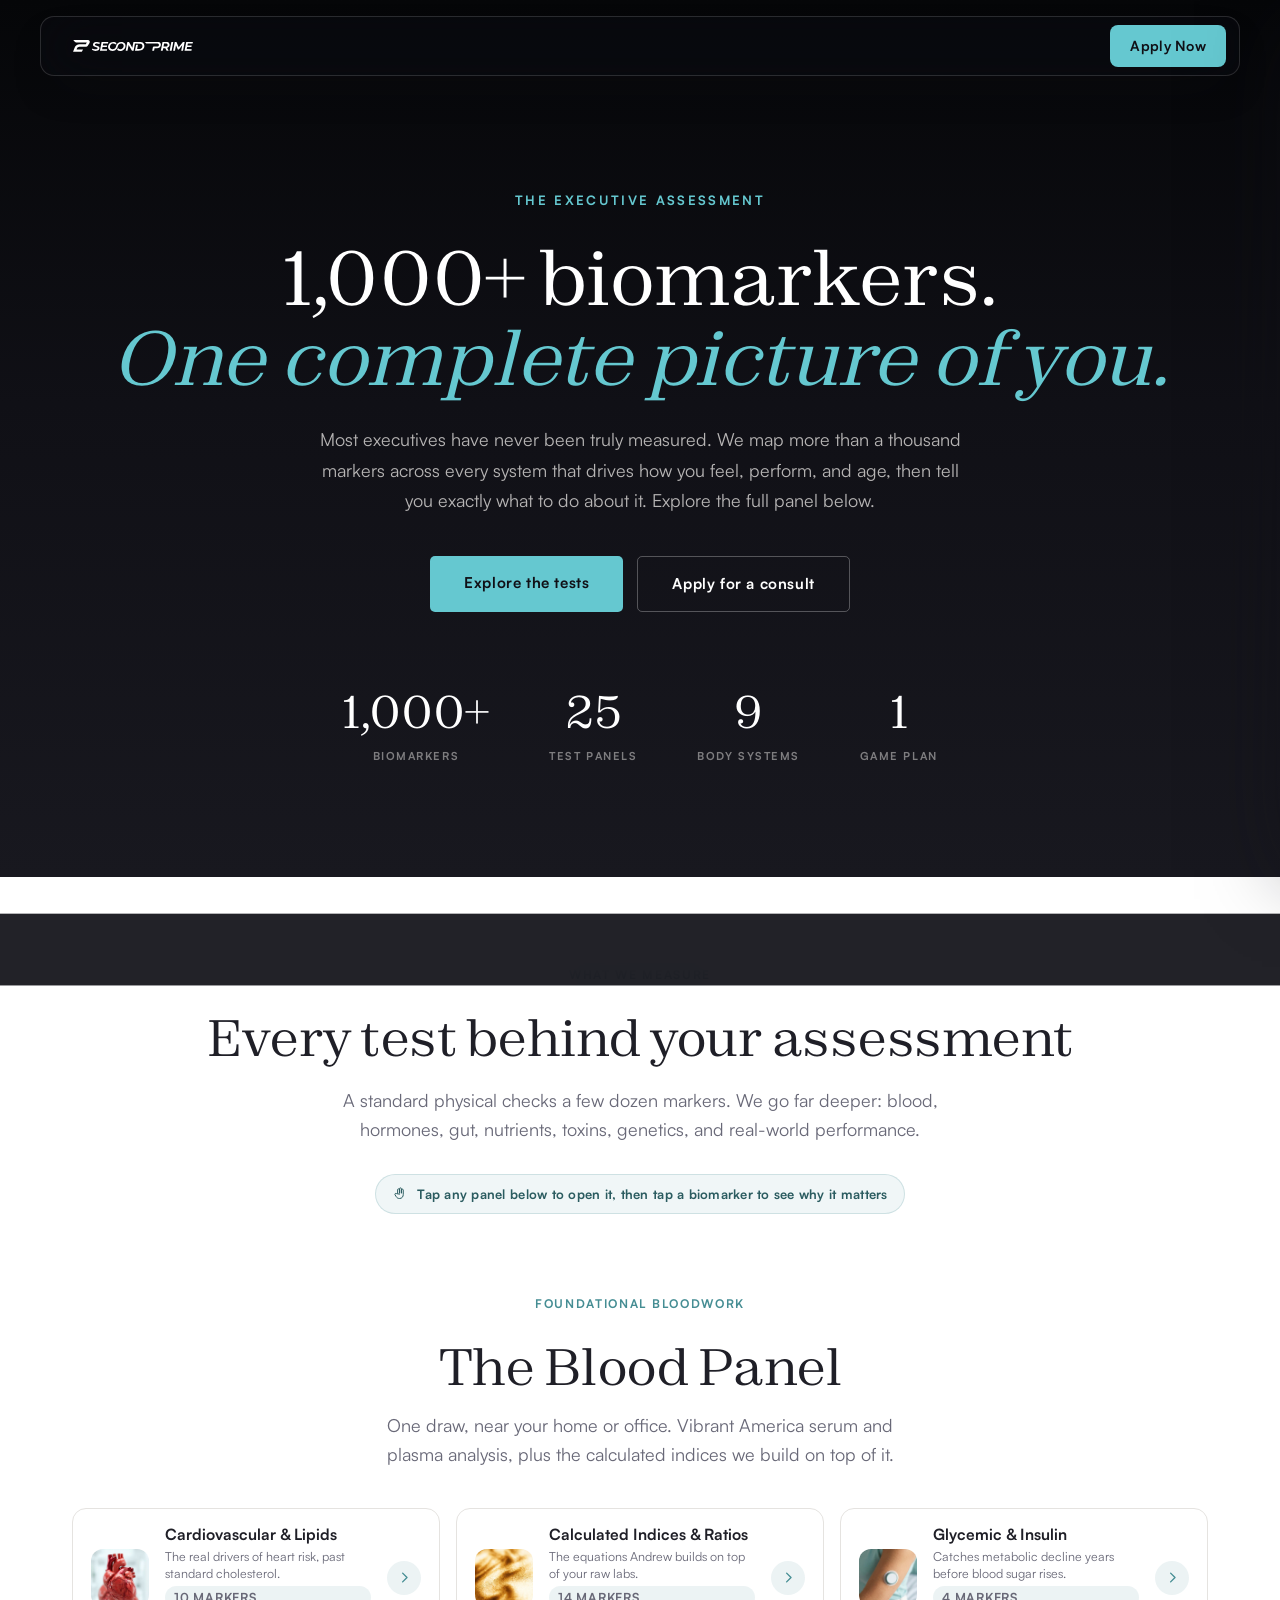
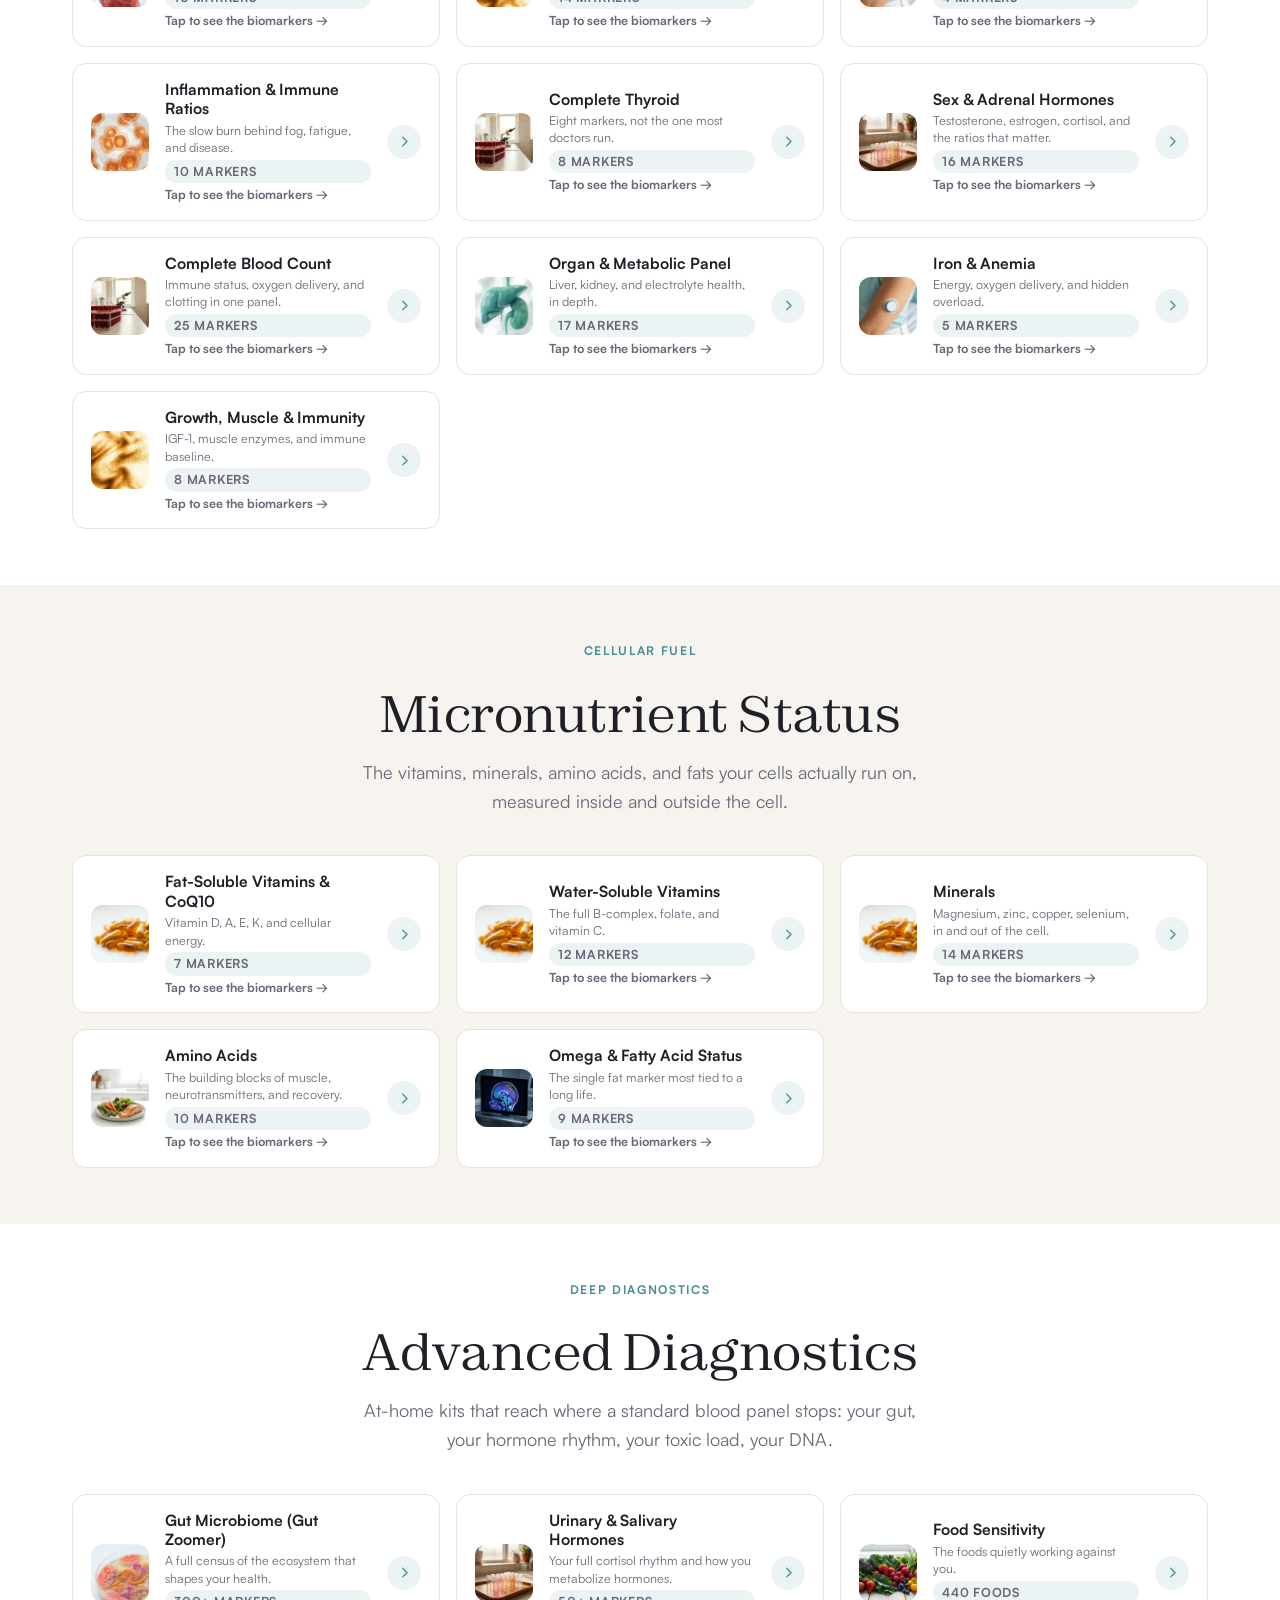
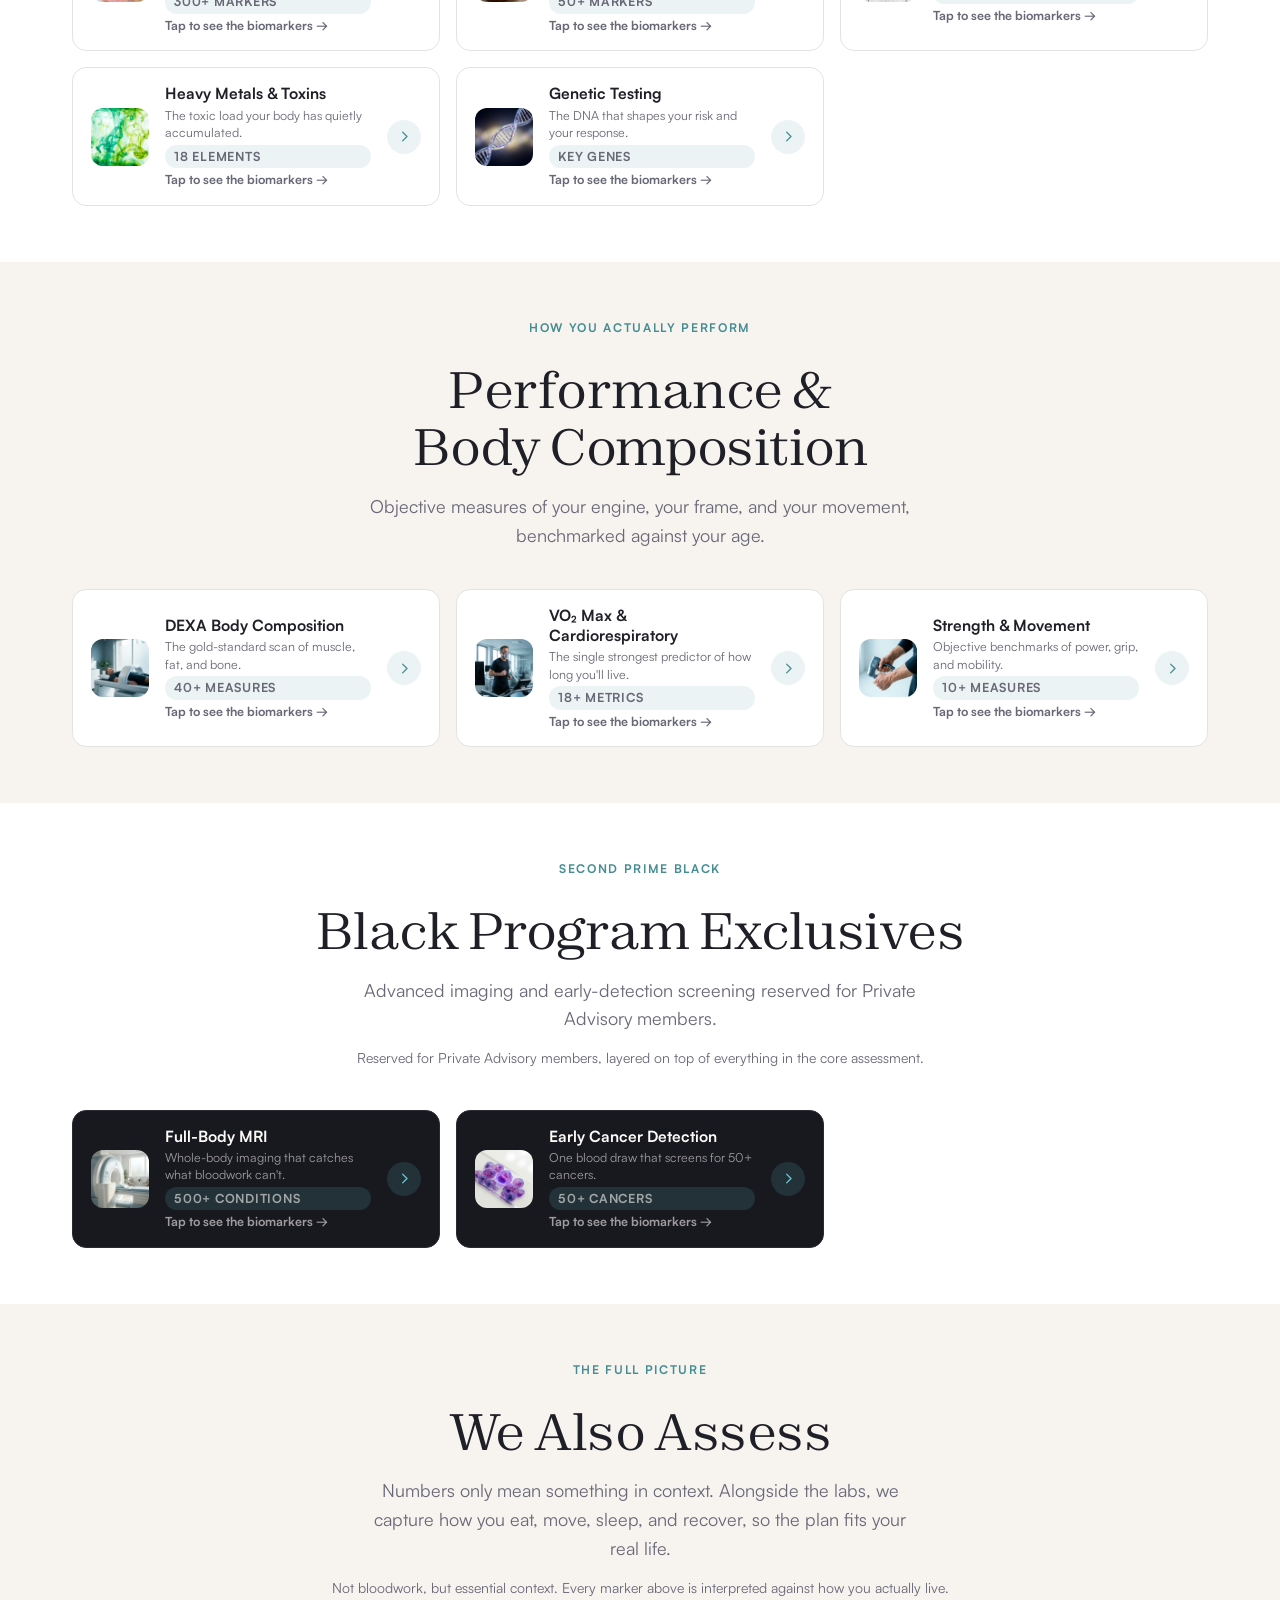
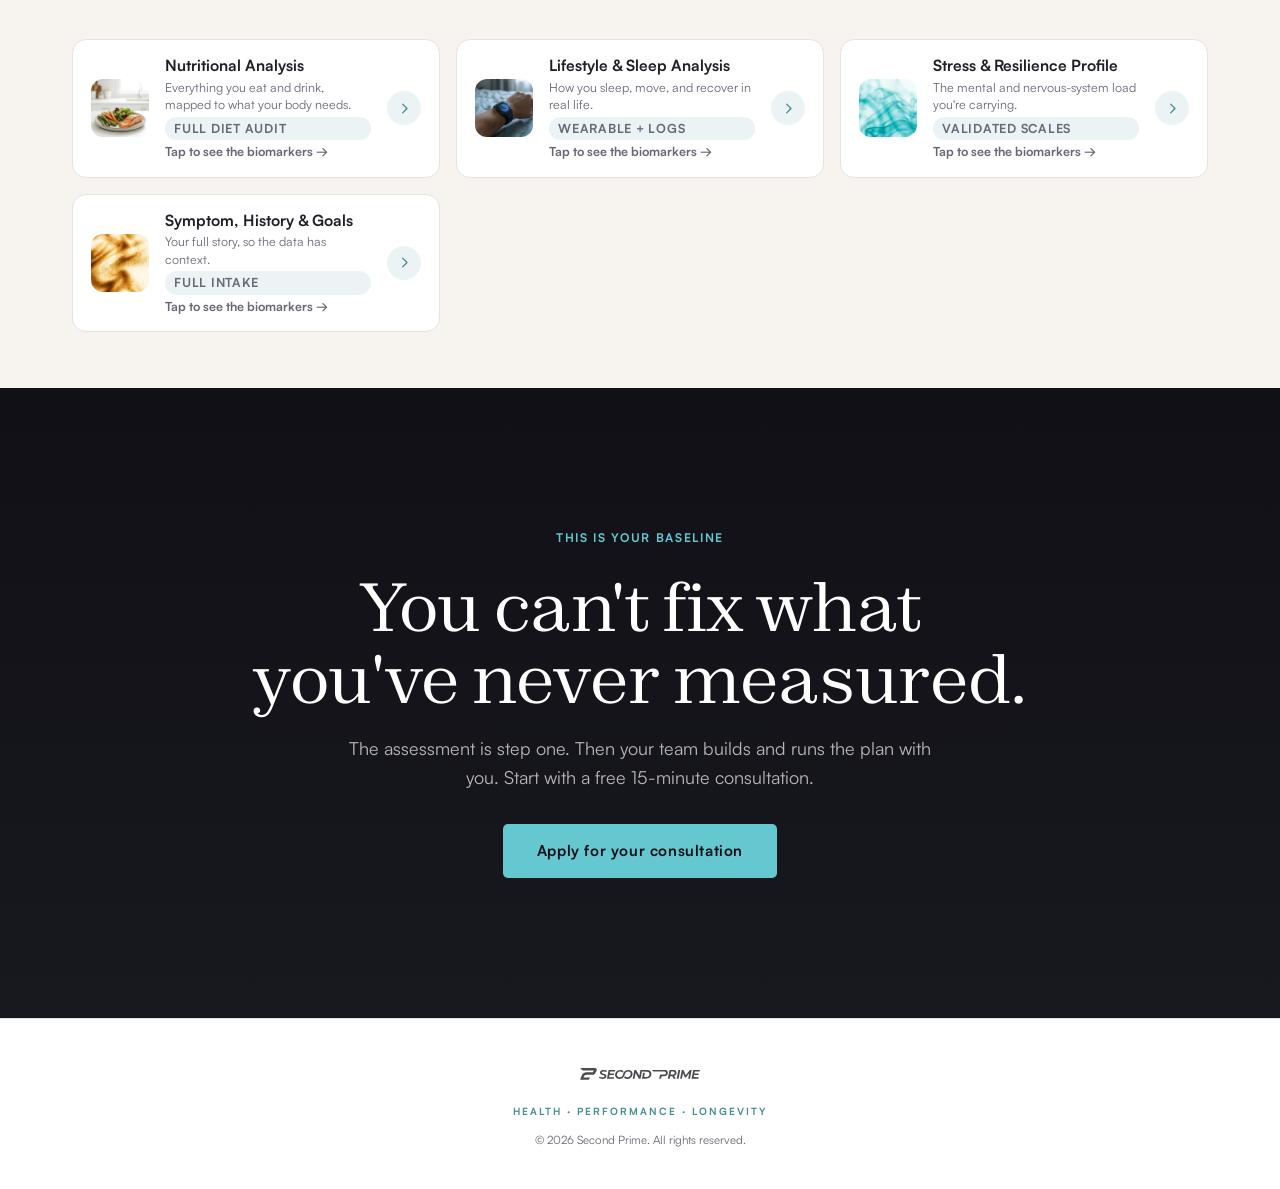
==== commit c37a005b: "Fix canonical/og URL (double slash) Co-Authored-By: Claude Fable 5 <noreply@anthropic.com>" ====
--- a/index.html
+++ b/index.html
@@ -5,7 +5,7 @@
   <meta name="viewport" content="width=device-width, initial-scale=1.0" />
   <title>The 1,000+ Biomarker Executive Assessment | Second Prime</title>
   <meta name="description" content="See every test and biomarker inside the Second Prime Executive Assessment. 1,000+ markers across blood, hormones, gut, genetics, and performance, and why each one matters for longevity and peak performance." />
-  <link rel="canonical" href="https://tests.secondprime.io//" />
+  <link rel="canonical" href="https://tests.secondprime.io/" />
   <link rel="icon" type="image/png" sizes="32x32" href="assets/favicon-32.png?v=3" />
   <link rel="icon" type="image/png" sizes="16x16" href="assets/favicon-16.png?v=3" />
   <link rel="apple-touch-icon" href="assets/apple-touch-icon.png?v=3" />
@@ -14,7 +14,7 @@
   <meta property="og:site_name" content="Second Prime" />
   <meta property="og:title" content="The 1,000+ Biomarker Executive Assessment | Second Prime" />
   <meta property="og:description" content="Explore every test and biomarker behind the Second Prime Executive Assessment, and why each one matters for longevity and peak performance." />
-  <meta property="og:url" content="https://tests.secondprime.io//" />
+  <meta property="og:url" content="https://tests.secondprime.io/" />
   <meta property="og:image" content="https://tests.secondprime.io/assets/og-image.jpg" />
   <meta property="og:image:width" content="1200" />
   <meta property="og:image:height" content="630" />
